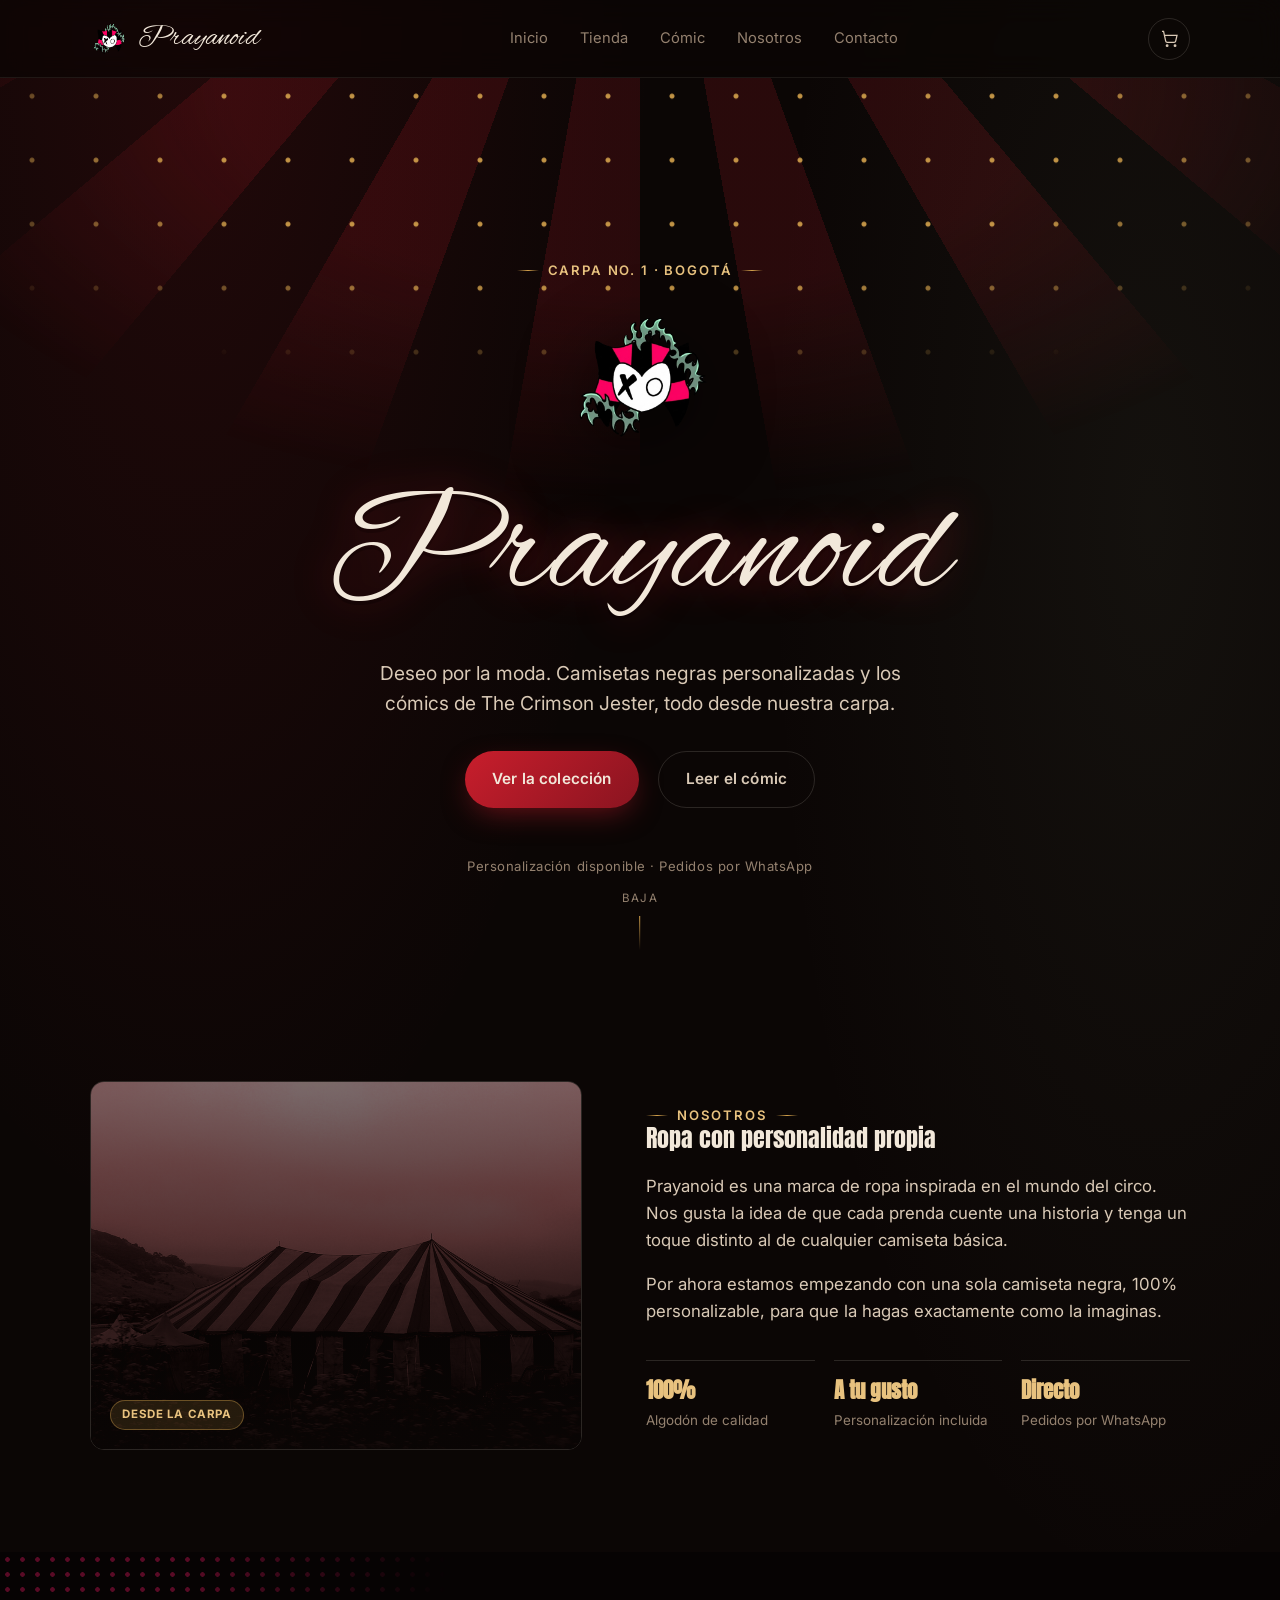
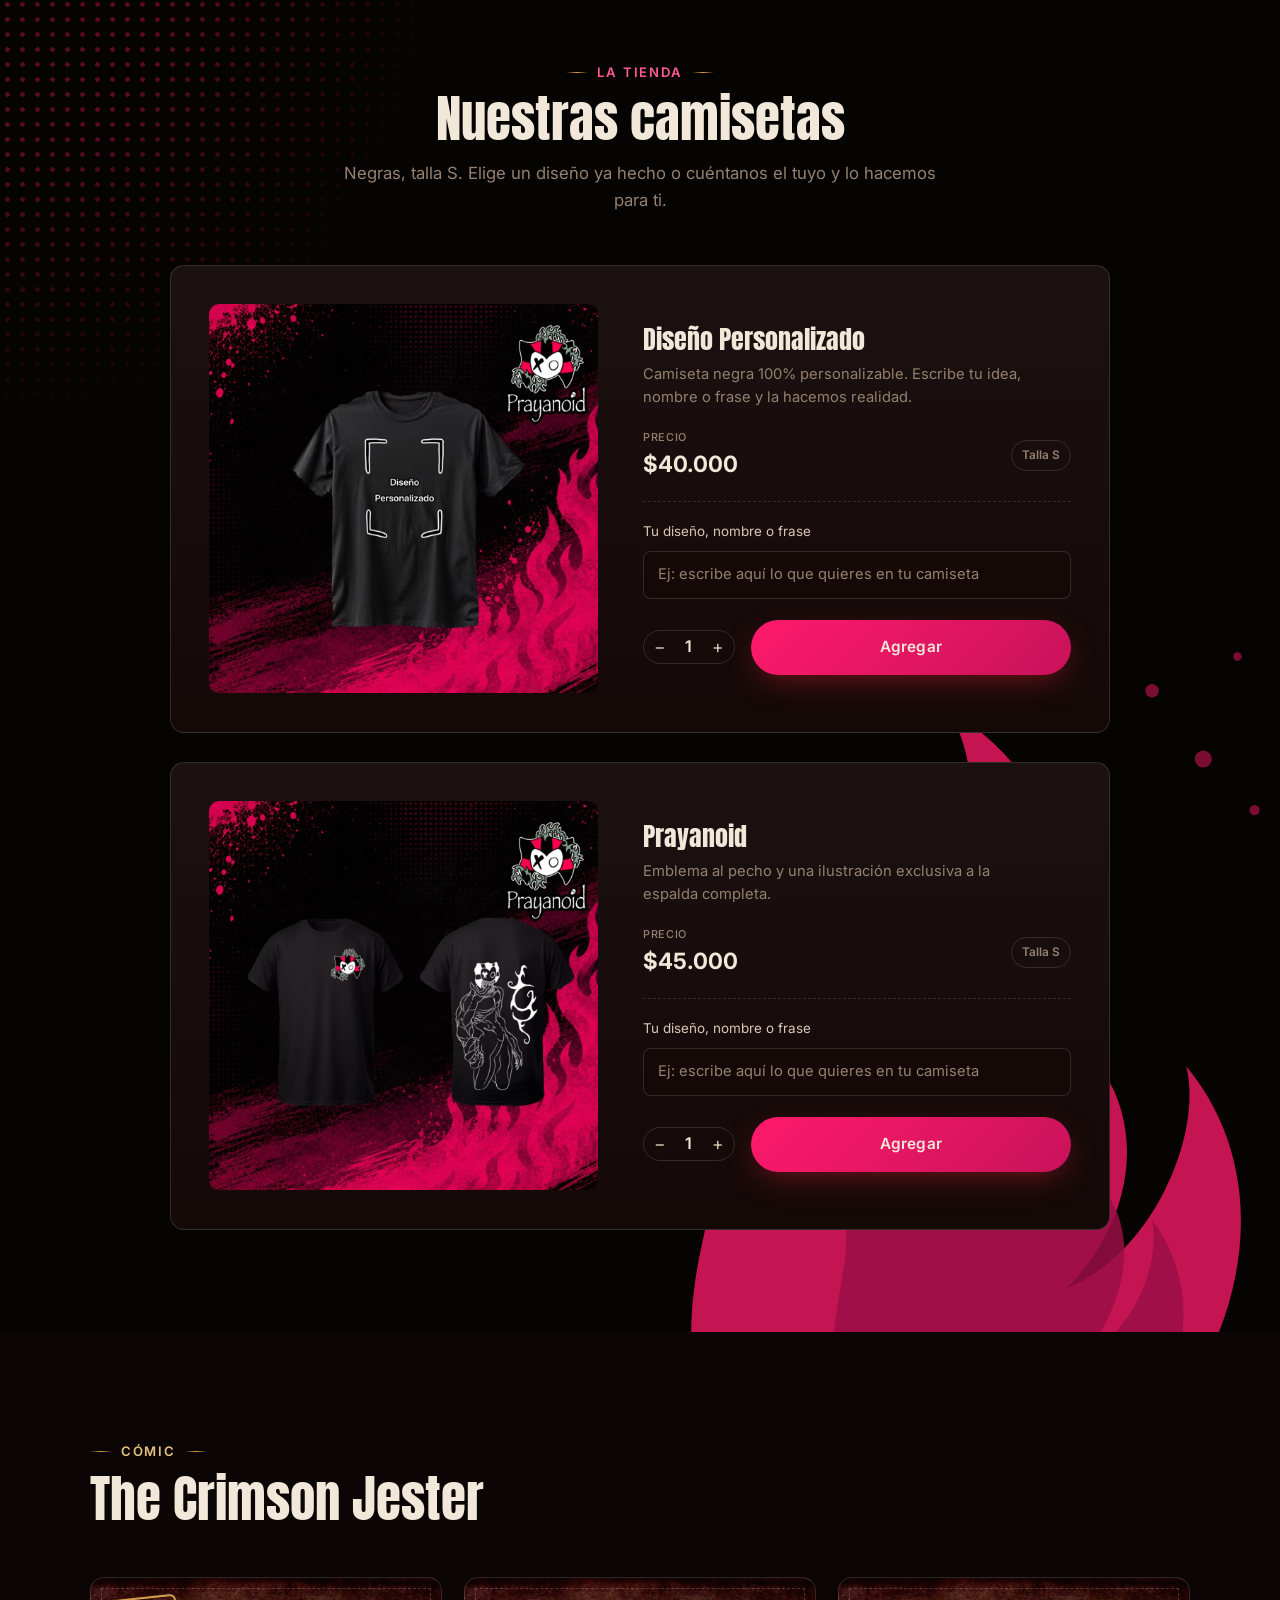
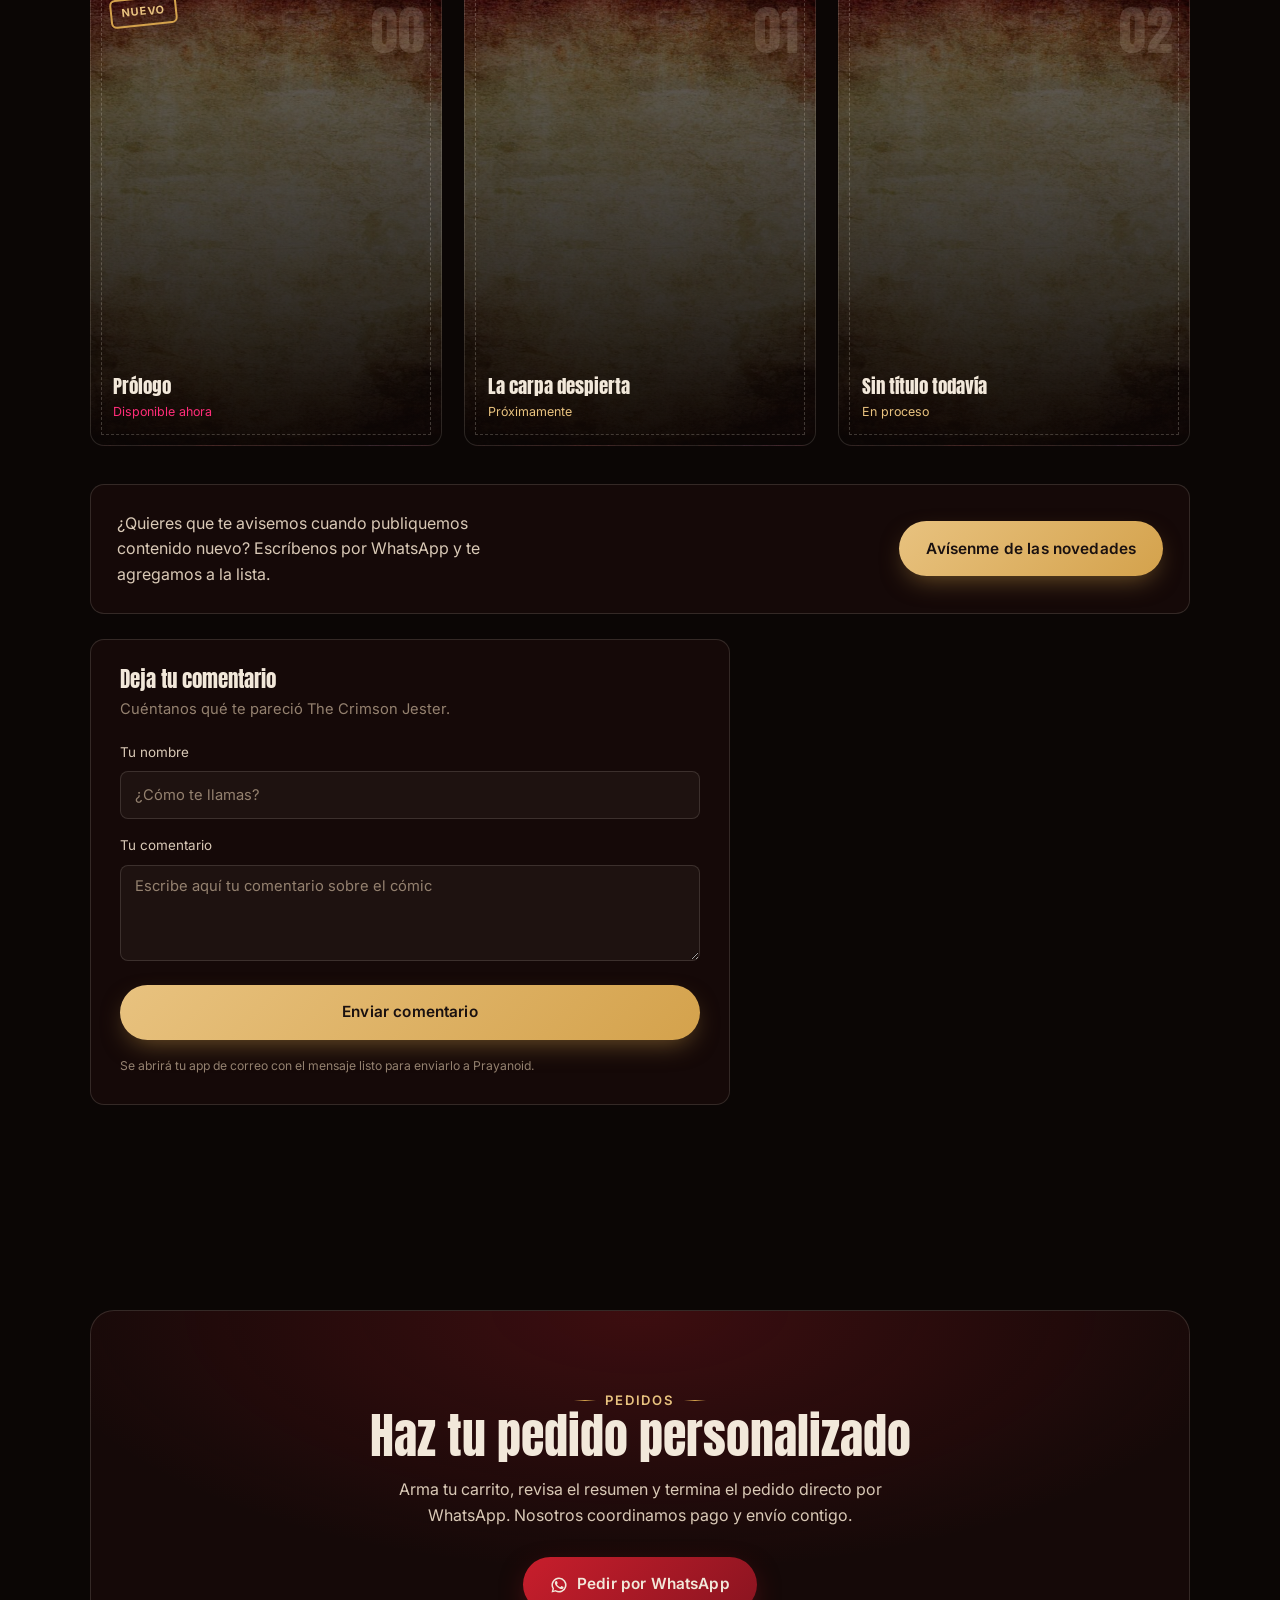
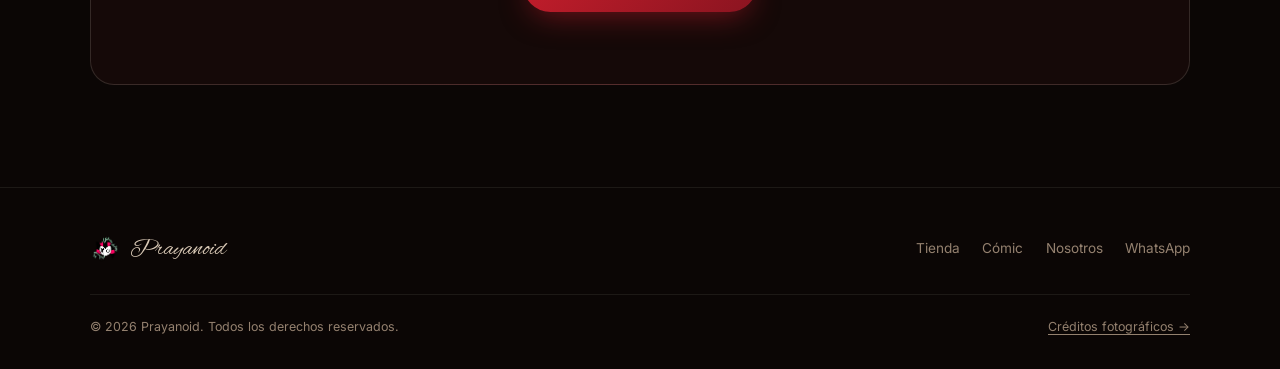
==== index.html @ 7b0a9eb2 "Initial commit: Prayanoid site with Decap CMS integration Static site with circus-jester branding, W" ====
<!doctype html>
<html lang="es">
<head>
<meta charset="utf-8">
<meta name="viewport" content="width=device-width, initial-scale=1">
<title>Prayanoid — Deseo por la moda</title>
<meta name="description" content="Prayanoid: camisetas negras personalizadas y los cómics de The Crimson Jester. Pedidos directos por WhatsApp.">
<meta name="theme-color" content="#0b0605">

<link rel="icon" type="image/png" href="assets/img/jester-emblem.png">
<link rel="preload" as="image" href="assets/img/texture-velvet.jpg" fetchpriority="high">

<link rel="preconnect" href="https://fonts.googleapis.com">
<link rel="preconnect" href="https://fonts.gstatic.com" crossorigin>
<link rel="stylesheet" href="https://fonts.googleapis.com/css2?family=Anton&family=Alex+Brush&family=Inter:wght@300;400;500;600;700&display=swap">

<link rel="stylesheet" href="styles.css?v=20260804f">
</head>
<body>
<a class="skip-link" href="#contenido">Saltar al contenido</a>

<!-- ============================================================
     Curtain intro
============================================================ -->
<div class="curtain" data-curtain aria-hidden="true">
  <div class="curtain-panel left">
    <div class="curtain-fringe"></div>
  </div>
  <div class="curtain-panel right">
    <div class="curtain-fringe"></div>
  </div>
  <div class="curtain-enter">
    <span class="curtain-enter-ring">
      <svg viewBox="0 0 24 24" width="22" height="22" fill="none" stroke="currentColor" stroke-width="1.5"><path d="M5 12h14M13 6l6 6-6 6"/></svg>
    </span>
    <span>Toca para entrar</span>
  </div>
</div>

<!-- ============================================================
     Header
============================================================ -->
<header class="site-header" data-header>
  <div class="container">
    <a class="brand-mark" href="#top">
      <img src="assets/img/jester-emblem.png" alt="" aria-hidden="true">
      <strong>Prayanoid</strong>
    </a>

    <nav class="main-nav" aria-label="Navegación principal">
      <a href="#top">Inicio</a>
      <a href="#tienda">Tienda</a>
      <a href="#comic">Cómic</a>
      <a href="#nosotros">Nosotros</a>
      <a href="#contacto">Contacto</a>
    </nav>

    <div class="header-actions">
      <button type="button" class="btn-icon cart-btn" data-cart-open aria-label="Abrir carrito">
        <svg viewBox="0 0 24 24" fill="none" stroke="currentColor" stroke-width="1.6"><circle cx="9" cy="21" r="1"/><circle cx="19" cy="21" r="1"/><path d="M2.5 3h2l2.7 12.4a2 2 0 0 0 2 1.6h8.6a2 2 0 0 0 2-1.6L21.5 8H6"/></svg>
        <span class="cart-count" data-cart-count>0</span>
      </button>
      <button type="button" class="btn-icon hamburger" data-hamburger aria-label="Abrir menú" aria-expanded="false">
        <svg viewBox="0 0 24 24" width="20" height="20" fill="none" stroke="currentColor" stroke-width="1.8" stroke-linecap="round">
          <line class="l1" x1="3" y1="6" x2="21" y2="6"/>
          <line class="l2" x1="3" y1="12" x2="21" y2="12"/>
          <line class="l3" x1="3" y1="18" x2="21" y2="18"/>
        </svg>
      </button>
    </div>
  </div>

  <nav class="mobile-nav" data-mobile-nav aria-label="Navegación móvil">
    <a href="#top">Inicio</a>
    <a href="#tienda">Tienda</a>
    <a href="#comic">Cómic</a>
    <a href="#nosotros">Nosotros</a>
    <a href="#contacto">Contacto</a>
  </nav>
</header>

<main id="contenido">
  <!-- ============================================================
       Hero
  ============================================================ -->
  <section class="hero" id="top">
    <div class="hero-stripes" aria-hidden="true"></div>
    <div class="hero-lights" aria-hidden="true"></div>
    <div class="hero-inner">
      <span class="kicker">Carpa No. 1 · Bogotá</span>
      <img class="hero-emblem" src="assets/img/jester-emblem.png" alt="Emblema de Prayanoid">
      <h1 class="hero-title">Prayanoid</h1>
      <p class="hero-sub">Deseo por la moda. Camisetas negras personalizadas y los cómics de The Crimson Jester, todo desde nuestra carpa.</p>
      <div class="hero-actions">
        <a class="btn btn-primary" href="#tienda">Ver la colección</a>
        <a class="btn btn-ghost" href="#comic">Leer el cómic</a>
      </div>
      <p class="hero-note">Personalización disponible · Pedidos por WhatsApp</p>
    </div>
    <div class="hero-scroll" aria-hidden="true"><span>Baja</span><span class="line"></span></div>
  </section>

  <!-- ============================================================
       Manifesto
  ============================================================ -->
  <section class="section" id="nosotros">
    <div class="container">
      <div class="manifesto-grid">
        <div class="manifesto-figure reveal">
          <img src="assets/img/hero-tent.jpg" alt="Carpa de circo, referencia visual de la estética Prayanoid" loading="lazy" decoding="async">
          <span class="figure-tag badge badge-gold">Desde la carpa</span>
        </div>
        <div class="manifesto-text reveal">
          <span class="kicker">Nosotros</span>
          <h2>Ropa con personalidad propia</h2>
          <p>Prayanoid es una marca de ropa inspirada en el mundo del circo. Nos gusta la idea de que cada prenda cuente una historia y tenga un toque distinto al de cualquier camiseta básica.</p>
          <p>Por ahora estamos empezando con una sola camiseta negra, 100% personalizable, para que la hagas exactamente como la imaginas.</p>
          <div class="manifesto-pillars">
            <div class="pillar"><strong>100%</strong><span>Algodón de calidad</span></div>
            <div class="pillar"><strong>A tu gusto</strong><span>Personalización incluida</span></div>
            <div class="pillar"><strong>Directo</strong><span>Pedidos por WhatsApp</span></div>
          </div>
        </div>
      </div>
    </div>
  </section>

  <!-- ============================================================
       Shop
  ============================================================ -->
  <section class="section" id="tienda">
    <div class="container">
      <div class="section-head center reveal">
        <span class="kicker">La tienda</span>
        <h2>Nuestras camisetas</h2>
        <p>Negras, talla S. Elige un diseño ya hecho o cuéntanos el tuyo y lo hacemos para ti.</p>
      </div>

      <div class="shop-spotlight" data-products>
        <article class="product-card reveal">
          <div class="product-visual photo">
            <img class="mockup" src="assets/img/product-custom-tee.jpg" alt="Camiseta negra Prayanoid con espacio para tu diseño personalizado">
          </div>
          <div class="product-info">
            <h3>Diseño Personalizado</h3>
            <p class="desc">Camiseta negra 100% personalizable. Escribe tu idea, nombre o frase y la hacemos realidad.</p>
            <div class="product-meta">
              <div class="product-price"><small>Precio</small>$40.000</div>
              <span class="size-pill">Talla S</span>
            </div>
            <div class="customize-row">
              <label for="custom-text">Tu diseño, nombre o frase</label>
              <input type="text" id="custom-text" class="customize-input" data-custom-input maxlength="60" placeholder="Ej: escribe aquí lo que quieres en tu camiseta">
            </div>
            <div class="qty-row">
              <div class="qty-stepper" data-qty>
                <button type="button" data-action="dec" aria-label="Restar">−</button>
                <span class="qty-value">1</span>
                <button type="button" data-action="inc" aria-label="Sumar">+</button>
              </div>
              <button type="button" class="btn btn-primary add-to-cart" data-add-to-cart data-id="p-custom" data-name="Diseño Personalizado" data-price="40000">Agregar</button>
            </div>
          </div>
        </article>

        <article class="product-card reveal">
          <div class="product-visual photo">
            <img class="mockup" src="assets/img/product-masked-tee.jpg" alt="Camiseta negra Prayanoid con el emblema al pecho y una ilustración de bufón enmascarado a la espalda">
          </div>
          <div class="product-info">
            <h3>Prayanoid</h3>
            <p class="desc">Emblema al pecho y una ilustración exclusiva a la espalda completa.</p>
            <div class="product-meta">
              <div class="product-price"><small>Precio</small>$45.000</div>
              <span class="size-pill">Talla S</span>
            </div>
            <div class="customize-row">
              <label for="custom-text-2">Iniciales o nombre (opcional)</label>
              <input type="text" id="custom-text-2" class="customize-input" data-custom-input maxlength="60" placeholder="Ej: agrega tus iniciales">
            </div>
            <div class="qty-row">
              <div class="qty-stepper" data-qty>
                <button type="button" data-action="dec" aria-label="Restar">−</button>
                <span class="qty-value">1</span>
                <button type="button" data-action="inc" aria-label="Sumar">+</button>
              </div>
              <button type="button" class="btn btn-primary add-to-cart" data-add-to-cart data-id="p-mascara" data-name="Prayanoid" data-price="45000">Agregar</button>
            </div>
          </div>
        </article>
      </div>
    </div>
  </section>

  <!-- ============================================================
       Weekly comic
  ============================================================ -->
  <section class="section" id="comic">
    <div class="container">
      <div class="section-head reveal">
        <span class="kicker">Cómic</span>
        <h2>The Crimson Jester</h2>
      </div>

      <div class="comic-grid" data-comics>
        <a class="comic-card is-live reveal" href="comic-00.html" target="_blank" rel="noopener">
          <span class="episode-num" aria-hidden="true">00</span>
          <span class="stamp">Nuevo</span>
          <h3>Prólogo</h3>
          <span class="status">Disponible ahora</span>
        </a>
        <a class="comic-card reveal" href="comic-01.html" target="_blank" rel="noopener">
          <span class="episode-num" aria-hidden="true">01</span>
          <h3>La carpa despierta</h3>
          <span class="status">Próximamente</span>
        </a>
        <a class="comic-card reveal" href="comic-02.html" target="_blank" rel="noopener">
          <span class="episode-num" aria-hidden="true">02</span>
          <h3>Sin título todavía</h3>
          <span class="status">En proceso</span>
        </a>
      </div>

      <div class="comic-follow reveal">
        <p>¿Quieres que te avisemos cuando publiquemos contenido nuevo? Escríbenos por WhatsApp y te agregamos a la lista.</p>
        <a class="btn btn-gold" href="https://wa.me/573204738410?text=Hola%20Prayanoid%2C%20quiero%20que%20me%20avisen%20de%20las%20novedades%20de%20The%20Crimson%20Jester." target="_blank" rel="noopener">Avísenme de las novedades</a>
      </div>

      <div class="comic-comments reveal">
        <h3>Deja tu comentario</h3>
        <p>Cuéntanos qué te pareció The Crimson Jester.</p>
        <form class="comment-form" data-comment-form novalidate>
          <div class="form-row">
            <label for="comment-name">Tu nombre</label>
            <input type="text" id="comment-name" name="name" maxlength="60" placeholder="¿Cómo te llamas?">
          </div>
          <div class="form-row">
            <label for="comment-text">Tu comentario</label>
            <textarea id="comment-text" name="comment" required maxlength="500" rows="4" placeholder="Escribe aquí tu comentario sobre el cómic"></textarea>
          </div>
          <button type="submit" class="btn btn-gold">Enviar comentario</button>
          <p class="hint">Se abrirá tu app de correo con el mensaje listo para enviarlo a Prayanoid.</p>
        </form>
      </div>
    </div>
  </section>

  <!-- ============================================================
       Contact band
  ============================================================ -->
  <section class="section" id="contacto">
    <div class="container">
      <div class="contact-band reveal">
        <span class="kicker">Pedidos</span>
        <h2>Haz tu pedido personalizado</h2>
        <p>Arma tu carrito, revisa el resumen y termina el pedido directo por WhatsApp. Nosotros coordinamos pago y envío contigo.</p>
        <a class="btn btn-primary" href="https://wa.me/573204738410?text=Hola%20Prayanoid%2C%20quiero%20hacer%20un%20pedido." target="_blank" rel="noopener">
          <svg viewBox="0 0 24 24" width="18" height="18" fill="currentColor"><path d="M17.5 14.4c-.3-.1-1.7-.8-2-1-.3-.1-.5-.1-.6.1-.2.3-.7 1-.9 1.2-.2.2-.3.2-.6.1-.3-.1-1.3-.5-2.4-1.5-.9-.8-1.5-1.8-1.6-2.1-.2-.3 0-.5.1-.6.1-.1.3-.3.4-.5.1-.1.2-.3.3-.4.1-.2 0-.3 0-.5s-.6-1.5-.9-2c-.2-.5-.4-.4-.6-.4h-.5c-.2 0-.5.1-.7.3-.2.3-1 1-1 2.3s1 2.7 1.1 2.9c.1.2 2 3.1 4.9 4.3.7.3 1.2.5 1.6.6.7.2 1.3.2 1.8.1.5-.1 1.7-.7 2-1.4.2-.7.2-1.2.1-1.4-.1-.1-.3-.2-.5-.3z"/><path d="M12 2a10 10 0 0 0-8.6 15.1L2 22l5.1-1.3A10 10 0 1 0 12 2zm0 18a8 8 0 0 1-4.1-1.1l-.3-.2-3 .8.8-2.9-.2-.3A8 8 0 1 1 12 20z"/></svg>
          Pedir por WhatsApp
        </a>
      </div>
    </div>
  </section>
</main>

<!-- ============================================================
     Footer
============================================================ -->
<footer class="site-footer">
  <div class="container">
    <div class="footer-grid">
      <a class="footer-brand" href="#top">
        <img src="assets/img/jester-emblem.png" alt="" aria-hidden="true">
        <strong>Prayanoid</strong>
      </a>
      <nav class="footer-links" aria-label="Enlaces del pie de página">
        <a href="#tienda">Tienda</a>
        <a href="#comic">Cómic</a>
        <a href="#nosotros">Nosotros</a>
        <a href="https://wa.me/573204738410" target="_blank" rel="noopener">WhatsApp</a>
      </nav>
    </div>
    <div class="footer-bottom">
      <span>© 2026 Prayanoid. Todos los derechos reservados.</span>
      <a href="creditos.html">Créditos fotográficos →</a>
    </div>
  </div>
</footer>

<!-- ============================================================
     Cart drawer
============================================================ -->
<div class="cart-overlay" data-cart-overlay></div>
<aside class="cart-drawer" data-cart-drawer aria-label="Carrito de compras">
  <div class="cart-head">
    <h2>Tu carrito</h2>
    <button type="button" class="btn-icon" data-cart-close aria-label="Cerrar carrito">
      <svg viewBox="0 0 24 24" fill="none" stroke="currentColor" stroke-width="1.8"><line x1="6" y1="6" x2="18" y2="18"/><line x1="18" y1="6" x2="6" y2="18"/></svg>
    </button>
  </div>
  <div class="cart-items" data-cart-items></div>
  <div class="cart-foot">
    <div class="cart-total-row">
      <span>Total</span>
      <span data-cart-total>$0</span>
    </div>
    <button type="button" class="btn btn-gold btn-block" data-cart-checkout disabled>Finalizar por WhatsApp</button>
    <p class="hint">Te llevamos a WhatsApp con el resumen listo para enviar.</p>
  </div>
</aside>

<script defer src="lib/gsap.min.js"></script>
<script defer src="lib/ScrollTrigger.min.js"></script>
<script defer src="lib/manifest.js"></script>
<script defer src="main.js?v=20260804d"></script>

<!-- Netlify Identity: catches invite/login links and sends users to the CMS -->
<script src="https://identity.netlify.com/v1/netlify-identity-widget.js"></script>
<script>
  if (window.netlifyIdentity) {
    window.netlifyIdentity.on("init", function (user) {
      if (!user) {
        window.netlifyIdentity.on("login", function () {
          document.location.href = "/admin/";
        });
      }
    });
  }
</script>
</body>
</html>
---- styles.css ----
/* =============================================================
   1. Tokens
   ============================================================= */
:root {
  --bg:        #0b0605;
  --bg-2:      #150908;
  --bg-3:      #1e1210;
  --card:      #1a1110;
  --cream:     #f2e8da;
  --cream-2:   #d9c9b6;
  --cream-3:   #94816f;
  --accent:    #c81e2c;
  --accent-2:  #8a1420;
  --pink:      #ff2d78;
  --sage:      #7f9575;
  --gold:      #d4a24c;
  --gold-soft: #e8c27f;
  --line:      rgba(242,232,218,.14);
  --line-2:    rgba(242,232,218,.08);

  --display: "Anton", "Georgia", serif;
  --script: "Alex Brush", cursive;
  --sans: "Inter", -apple-system, BlinkMacSystemFont, "Segoe UI", system-ui, sans-serif;

  --ease-out:  cubic-bezier(0.16, 1, 0.3, 1);
  --ease-in:   cubic-bezier(0.7, 0, 0.84, 0);
  --ease-soft: cubic-bezier(0.25, 0.46, 0.45, 0.94);
  --ease-bounce: cubic-bezier(0.34, 1.56, 0.64, 1);

  --container: 1180px;
  --radius: 14px;
}

/* =============================================================
   2. Reset & base
   ============================================================= */
*, *::before, *::after { box-sizing: border-box; margin: 0; }
html {
  -webkit-text-size-adjust: 100%;
  tab-size: 2;
  scroll-behavior: smooth;
}
@media (prefers-reduced-motion: reduce) { html { scroll-behavior: auto; } }

body {
  font-family: var(--sans);
  font-size: 16px;
  line-height: 1.6;
  color: var(--cream-2);
  background: var(--bg);
  -webkit-font-smoothing: antialiased;
  -moz-osx-font-smoothing: grayscale;
  text-rendering: optimizeLegibility;
  overflow-x: clip;
  overscroll-behavior-y: none;
  background-image:
    radial-gradient(ellipse 60% 40% at 15% 0%, rgba(200,30,44,.12), transparent 60%),
    radial-gradient(ellipse 50% 35% at 90% 10%, rgba(127,149,117,.08), transparent 60%);
}

img, svg, video { display: block; max-width: 100%; }
img { height: auto; }
button { font: inherit; color: inherit; cursor: pointer; border: 0; background: none; }
a { color: inherit; text-decoration: none; }
p { text-wrap: pretty; }
ul { list-style: none; padding: 0; }
h1, h2, h3, h4 { text-wrap: balance; line-height: 1.05; font-family: var(--display); font-weight: 400; color: var(--cream); }
input { font: inherit; color: inherit; }
::selection { background: var(--accent); color: var(--cream); }

:focus-visible {
  outline: 2px solid var(--gold);
  outline-offset: 3px;
  border-radius: 4px;
}

/* =============================================================
   3. Utilities
   ============================================================= */
.skip-link {
  position: fixed; top: -100px; left: 1rem;
  padding: .7rem 1.2rem; background: var(--gold); color: #1a1110;
  z-index: 9999; border-radius: 8px; font-weight: 600;
  transition: top .25s var(--ease-out);
}
.skip-link:focus { top: 1rem; }

.container {
  width: 100%;
  max-width: var(--container);
  margin-inline: auto;
  padding-inline: 1.25rem;
}
@media (min-width: 720px) { .container { padding-inline: 2rem; } }

.sr-only {
  position: absolute; width: 1px; height: 1px; padding: 0; margin: -1px;
  overflow: hidden; clip: rect(0,0,0,0); white-space: nowrap; border: 0;
}

.kicker {
  font-family: var(--sans);
  font-weight: 600;
  text-transform: uppercase;
  color: var(--gold-soft);
  letter-spacing: .14em;
  font-size: clamp(.72rem, 1.4vw, .82rem);
  display: inline-flex;
  align-items: center;
  gap: .55rem;
}
.kicker::before, .kicker::after {
  content: "";
  width: 22px; height: 1px;
  background: linear-gradient(90deg, transparent, var(--gold), transparent);
}

.section { position: relative; padding: clamp(3.5rem, 8vw, 7rem) 0; }
.section-head { max-width: 640px; margin-bottom: clamp(2rem, 5vw, 3.2rem); }
.section-head h2 { font-size: clamp(2rem, 5vw, 3.2rem); margin-top: .6rem; }
.section-head p { color: var(--cream-3); margin-top: .9rem; font-size: 1.05rem; }
.section-head.center { margin-inline: auto; text-align: center; }

.reveal { opacity: 0; transform: translateY(28px); transition: opacity .8s var(--ease-out), transform .8s var(--ease-out); }
.reveal.is-visible { opacity: 1; transform: none; }
.reveal[data-split] { opacity: 1; transform: none; }

/* =============================================================
   4. Buttons & badges
   ============================================================= */
.btn {
  display: inline-flex; align-items: center; justify-content: center; gap: .55rem;
  padding: .95rem 1.7rem;
  border-radius: 999px;
  font-weight: 600; font-size: .96rem;
  letter-spacing: .01em;
  transition: transform .35s var(--ease-out), box-shadow .35s var(--ease-out), background .3s var(--ease-out), border-color .3s var(--ease-out);
  white-space: nowrap;
}
.btn-primary {
  background: linear-gradient(135deg, var(--accent), var(--accent-2));
  color: var(--cream);
  box-shadow: 0 10px 30px -8px rgba(200,30,44,.55);
}
.btn-primary:hover { transform: translateY(-3px); box-shadow: 0 16px 36px -8px rgba(200,30,44,.7); }
.btn-ghost {
  background: transparent; color: var(--cream-2);
  border: 1px solid var(--line);
}
.btn-ghost:hover { border-color: var(--gold); color: var(--gold-soft); transform: translateY(-3px); }
.btn-gold {
  background: linear-gradient(135deg, var(--gold-soft), var(--gold));
  color: #1a1110;
  box-shadow: 0 10px 26px -8px rgba(212,162,76,.5);
}
.btn-gold:hover { transform: translateY(-3px); box-shadow: 0 16px 32px -8px rgba(212,162,76,.65); }
.btn-block { width: 100%; }
.btn:disabled { opacity: .45; cursor: not-allowed; transform: none !important; box-shadow: none !important; }
.btn-icon {
  width: 42px; height: 42px; border-radius: 50%;
  display: inline-flex; align-items: center; justify-content: center;
  border: 1px solid var(--line);
  transition: border-color .3s var(--ease-out), background .3s var(--ease-out), transform .3s var(--ease-out);
}
.btn-icon:hover { border-color: var(--gold); background: rgba(212,162,76,.08); }
.btn-icon svg { width: 19px; height: 19px; }

.badge {
  display: inline-flex; align-items: center;
  padding: .3rem .7rem;
  font-size: .72rem; font-weight: 700; letter-spacing: .05em; text-transform: uppercase;
  border-radius: 999px;
  background: rgba(255,45,120,.14);
  color: var(--pink);
  border: 1px solid rgba(255,45,120,.35);
}
.badge-sage { background: rgba(127,149,117,.16); color: #b7c9ab; border-color: rgba(127,149,117,.4); }
.badge-gold { background: rgba(212,162,76,.14); color: var(--gold-soft); border-color: rgba(212,162,76,.4); }

/* =============================================================
   5. Curtain intro
   ============================================================= */
.curtain {
  position: fixed; inset: 0; z-index: 500;
  display: flex;
  background: #050202;
  animation: curtainSafety 3.4s linear forwards;
}
.curtain-panel {
  width: 50%; height: 100%; position: relative;
  background-image:
    linear-gradient(90deg, rgba(0,0,0,.5), transparent 35%, transparent 65%, rgba(0,0,0,.55)),
    repeating-linear-gradient(100deg, rgba(0,0,0,.35) 0 18px, transparent 18px 42px),
    url('assets/img/texture-velvet.jpg');
  background-size: cover, cover, cover;
  background-position: center;
  box-shadow: inset 0 0 120px rgba(0,0,0,.65);
}
.curtain-panel.left {
  animation: curtainOpenLeft 3.4s cubic-bezier(.65,0,.35,1) forwards;
  border-right: 3px solid rgba(212,162,76,.85);
  box-shadow: inset 0 0 120px rgba(0,0,0,.65), 8px 0 24px -6px rgba(212,162,76,.35);
}
.curtain-panel.right {
  animation: curtainOpenRight 3.4s cubic-bezier(.65,0,.35,1) forwards;
  border-left: 3px solid rgba(212,162,76,.85);
  box-shadow: inset 0 0 120px rgba(0,0,0,.65), -8px 0 24px -6px rgba(212,162,76,.35);
  transform: scaleX(-1);
}
.curtain-fringe {
  position: absolute; left: 0; right: 0; bottom: -1px; height: 22px;
  background-image: radial-gradient(circle at 11px 0, transparent 10px, var(--gold) 11px);
  background-size: 22px 22px;
  opacity: .9;
}
.curtain-enter {
  position: absolute; left: 50%; top: 50%; z-index: 5;
  transform: translate(-50%, -50%);
  display: flex; flex-direction: column; align-items: center; gap: .8rem;
  color: var(--gold-soft);
  animation: curtainEnterFade 3.4s linear forwards;
  cursor: pointer;
}
.curtain-enter .curtain-enter-ring {
  width: 64px; height: 64px; border-radius: 50%;
  border: 1px solid rgba(212,162,76,.55);
  display: flex; align-items: center; justify-content: center;
  animation: curtainPulse 1.8s var(--ease-soft) infinite;
}
.curtain-enter span { font-family: var(--kicker-font); letter-spacing: .12em; font-size: .82rem; text-transform: uppercase; }

@keyframes curtainOpenLeft {
  0%, 26% { transform: translateX(0); }
  100% { transform: translateX(-101%); }
}
@keyframes curtainOpenRight {
  0%, 26% { transform: scaleX(-1) translateX(0); }
  100% { transform: scaleX(-1) translateX(-101%); }
}
@keyframes curtainSafety {
  0%, 82% { opacity: 1; visibility: visible; }
  100% { opacity: 0; visibility: hidden; }
}
@keyframes curtainEnterFade {
  0%, 20% { opacity: 1; }
  32%, 100% { opacity: 0; }
}
@keyframes curtainPulse {
  0%, 100% { transform: scale(1); opacity: .8; }
  50% { transform: scale(1.12); opacity: 1; }
}

.curtain.is-skipping { animation: curtainSafety .5s linear forwards; }
.curtain.is-skipping .curtain-panel.left { animation: curtainOpenLeft .55s cubic-bezier(.65,0,.35,1) forwards; }
.curtain.is-skipping .curtain-panel.right { animation: curtainOpenRight .55s cubic-bezier(.65,0,.35,1) forwards; }
.curtain.is-skipping .curtain-enter { animation: curtainEnterFade .4s linear forwards; }

@media (prefers-reduced-motion: reduce) {
  .curtain, .curtain-panel.left, .curtain-panel.right, .curtain-enter { animation-duration: 1.1s !important; }
}

/* =============================================================
   6. Header / Nav
   ============================================================= */
.site-header {
  position: sticky; top: 0; z-index: 300;
  padding: .9rem 0;
  background: rgba(11,6,5,.72);
  backdrop-filter: blur(14px) saturate(140%);
  -webkit-backdrop-filter: blur(14px) saturate(140%);
  border-bottom: 1px solid var(--line-2);
}
@supports not (backdrop-filter: blur(1px)) {
  .site-header { background: rgba(11,6,5,.94); }
}
.site-header .container { display: flex; align-items: center; justify-content: space-between; gap: 1rem; }

.brand-mark { display: inline-flex; align-items: center; gap: .6rem; }
.brand-mark img { width: 38px; height: 38px; }
.brand-mark strong {
  font-family: var(--script); font-weight: 400; font-size: 1.9rem; letter-spacing: .01em; color: var(--cream);
}

.main-nav { display: none; align-items: center; gap: 2rem; }
.main-nav a {
  font-size: .92rem; color: var(--cream-3); position: relative; padding-block: .3rem;
  transition: color .3s var(--ease-out);
}
.main-nav a::after {
  content: ""; position: absolute; left: 0; right: 100%; bottom: -2px; height: 1px;
  background: var(--gold); transition: right .35s var(--ease-out);
}
.main-nav a:hover { color: var(--cream); }
.main-nav a:hover::after { right: 0; }

@media (min-width: 960px) { .main-nav { display: flex; } }

.header-actions { display: flex; align-items: center; gap: .7rem; }
.cart-btn { position: relative; }
.cart-count {
  position: absolute; top: -6px; right: -6px;
  width: 19px; height: 19px; border-radius: 50%;
  background: var(--accent); color: var(--cream);
  font-size: .68rem; font-weight: 700;
  display: flex; align-items: center; justify-content: center;
  border: 2px solid var(--bg);
  transform: scale(0); transition: transform .3s var(--ease-bounce);
}
.cart-count.is-active { transform: scale(1); }

.hamburger { display: inline-flex; }
@media (min-width: 960px) { .hamburger { display: none; } }
.hamburger svg .l2 { transition: opacity .2s var(--ease-out); }
.hamburger svg .l1, .hamburger svg .l3 { transition: transform .3s var(--ease-out); transform-origin: center; }
.hamburger.is-open svg .l1 { transform: translateY(6px) rotate(45deg); }
.hamburger.is-open svg .l3 { transform: translateY(-6px) rotate(-45deg); }
.hamburger.is-open svg .l2 { opacity: 0; }

.mobile-nav {
  position: fixed; inset: 0; top: 66px; z-index: 250;
  background: rgba(11,6,5,.98);
  padding: 2rem 1.5rem;
  display: flex; flex-direction: column; gap: 1.4rem;
  transform: translateY(-12px); opacity: 0; pointer-events: none;
  transition: opacity .3s var(--ease-out), transform .3s var(--ease-out);
}
.mobile-nav.is-open { opacity: 1; transform: none; pointer-events: auto; }
.mobile-nav a { font-family: var(--display); font-size: 1.6rem; color: var(--cream); }
@media (min-width: 960px) { .mobile-nav { display: none; } }

/* =============================================================
   7. Hero
   ============================================================= */
.hero {
  position: relative;
  min-height: 100svh;
  display: flex; align-items: center; justify-content: center;
  text-align: center;
  overflow: clip;
  padding-top: 5rem;
}
.hero-stripes {
  position: absolute; inset: 0; z-index: 0;
  background:
    repeating-conic-gradient(from 0deg at 50% -40%,
      rgba(200,30,44,.16) 0deg 10deg, transparent 10deg 20deg);
  mask-image: radial-gradient(ellipse 80% 60% at 50% 0%, black 40%, transparent 78%);
}
.hero-lights {
  position: absolute; inset: 0; z-index: 0; pointer-events: none;
  background-image:
    radial-gradient(circle, rgba(212,162,76,.9) 0 2px, transparent 3px);
  background-size: 64px 64px;
  background-position: 0 6%;
  mask-image: radial-gradient(ellipse 70% 30% at 50% 8%, black 50%, transparent 90%);
  animation: lightsTwinkle 3.6s ease-in-out infinite;
}
@keyframes lightsTwinkle { 0%, 100% { opacity: .55; } 50% { opacity: 1; } }

.hero-inner { position: relative; z-index: 2; display: flex; flex-direction: column; align-items: center; gap: 1.4rem; padding: 1rem; }
.hero-emblem { width: clamp(96px, 16vw, 150px); height: auto; filter: drop-shadow(0 18px 34px rgba(0,0,0,.55)); }
.hero-title {
  font-family: var(--script);
  font-weight: 400;
  font-size: clamp(4.2rem, 16vw, 9.5rem);
  color: var(--cream);
  letter-spacing: .01em;
  text-shadow: 0 0 40px rgba(200,30,44,.45), 0 4px 0 rgba(0,0,0,.35);
}
.hero-sub {
  max-width: 46ch; font-size: clamp(1rem, 2vw, 1.2rem); color: var(--cream-2);
}
.hero-actions { display: flex; flex-wrap: wrap; gap: 1rem; justify-content: center; margin-top: .6rem; }
.hero-note { margin-top: 1.6rem; font-size: .82rem; color: var(--cream-3); letter-spacing: .04em; }

.hero-scroll {
  position: absolute; bottom: 1.8rem; left: 50%; transform: translateX(-50%); z-index: 2;
  display: flex; flex-direction: column; align-items: center; gap: .5rem;
  color: var(--cream-3); font-size: .72rem; letter-spacing: .1em; text-transform: uppercase;
}
.hero-scroll .line { width: 1px; height: 34px; background: linear-gradient(var(--gold), transparent); animation: scrollLine 2s ease-in-out infinite; }
@keyframes scrollLine { 0% { transform: scaleY(0); transform-origin: top; } 50% { transform: scaleY(1); transform-origin: top; } 51% { transform-origin: bottom; } 100% { transform: scaleY(0); transform-origin: bottom; } }

/* =============================================================
   8. Manifesto
   ============================================================= */
.manifesto-grid {
  display: grid; gap: 2.4rem;
  grid-template-columns: 1fr;
  align-items: center;
}
@media (min-width: 960px) { .manifesto-grid { grid-template-columns: .95fr 1.05fr; gap: 4rem; } }

.manifesto-figure {
  position: relative;
  border-radius: var(--radius);
  overflow: hidden;
  aspect-ratio: 4 / 3;
  border: 1px solid var(--line);
}
.manifesto-figure img {
  width: 100%; height: 100%; object-fit: cover;
  filter: grayscale(1) sepia(.5) hue-rotate(310deg) saturate(3) brightness(.55) contrast(1.15);
}
.manifesto-figure::after {
  content: ""; position: absolute; inset: 0;
  background: linear-gradient(180deg, rgba(11,6,5,.15), rgba(11,6,5,.85));
}
.manifesto-figure .figure-tag {
  position: absolute; left: 1.2rem; bottom: 1.2rem; z-index: 2;
}

.manifesto-text p { margin-top: 1.1rem; font-size: 1.05rem; }
.manifesto-text p:first-of-type { margin-top: 1.4rem; }
.manifesto-pillars { display: grid; grid-template-columns: repeat(3, 1fr); gap: 1.2rem; margin-top: 2.2rem; }
.pillar { border-top: 1px solid var(--line); padding-top: .8rem; }
.pillar strong { display: block; font-family: var(--display); font-size: 1.3rem; color: var(--gold-soft); }
.pillar span { font-size: .84rem; color: var(--cream-3); }

/* =============================================================
   9. Shop / products
   ============================================================= */
#tienda {
  --accent: #ff1a6b;
  --accent-2: #c8125a;
  --gold-soft: #ff5c96;
  position: relative;
  background: #060303;
  overflow: clip;
}
#tienda::before {
  content: "";
  position: absolute; top: 0; left: 0; width: 55%; height: 55%; z-index: 0;
  background-image: radial-gradient(circle, rgba(255,26,107,.6) 0 2px, transparent 2.6px);
  background-size: 15px 15px;
  mask-image: radial-gradient(ellipse 75% 75% at 0% 0%, black 35%, transparent 85%);
  opacity: .55;
  pointer-events: none;
}
#tienda::after {
  content: "";
  position: absolute; right: -6%; bottom: -8%; width: 56%; height: 78%; z-index: 0;
  background-image: url('assets/img/pink-flames.svg');
  background-repeat: no-repeat; background-position: bottom right; background-size: contain;
  opacity: .85;
  pointer-events: none;
}
#tienda .container { position: relative; z-index: 1; }

.product-card {
  position: relative;
  background: linear-gradient(180deg, var(--card), var(--bg-2));
  border: 1px solid var(--line);
  border-radius: var(--radius);
  padding: 1.6rem;
  display: flex; flex-direction: column;
  transition: transform .4s var(--ease-out), border-color .4s var(--ease-out), box-shadow .4s var(--ease-out);
}
.product-card:hover {
  transform: translateY(-6px);
  border-color: rgba(255,26,107,.5);
  box-shadow: 0 24px 48px -20px rgba(0,0,0,.6);
}
.product-visual {
  position: relative; aspect-ratio: 1; border-radius: 10px;
  background: radial-gradient(circle at 50% 30%, rgba(255,26,107,.22), transparent 65%), var(--bg-3);
  display: flex; align-items: center; justify-content: center;
  margin-bottom: 1.2rem; overflow: hidden;
}
.product-visual img.tee { width: 56%; }
.product-visual .print-badge {
  position: absolute; width: 34%; top: 30%; left: 50%; transform: translateX(-50%);
  border-radius: 50%; overflow: hidden; border: 2px solid rgba(242,232,218,.15);
}
.product-visual .design-patch {
  position: absolute; width: 32%; aspect-ratio: 1; top: 34%; left: 50%; transform: translateX(-50%);
  border: 2px dashed rgba(242,232,218,.4); border-radius: 8px;
  display: flex; align-items: center; justify-content: center;
  color: var(--cream-3);
}
.product-visual .design-patch svg { width: 42%; }
.product-card .badge { position: absolute; top: 1.2rem; left: 1.2rem; }
.product-card h3 { font-size: 1.6rem; margin-top: .2rem; }
.product-card .desc { font-size: .92rem; color: var(--cream-3); margin-top: .6rem; flex-grow: 1; }

.product-meta { display: flex; align-items: center; justify-content: space-between; margin-top: 1.2rem; }
.product-price { font-size: 1.4rem; font-weight: 700; color: var(--cream); }
.product-price small { display: block; font-size: .68rem; font-weight: 500; color: var(--cream-3); text-transform: uppercase; letter-spacing: .06em; }
.size-pill {
  font-size: .74rem; font-weight: 600; padding: .3rem .6rem;
  border: 1px solid var(--line); border-radius: 999px; color: var(--cream-3);
}

.customize-row {
  margin-top: 1.2rem; padding-top: 1.2rem; border-top: 1px dashed var(--line);
}
.customize-row label { font-size: .84rem; color: var(--cream-2); display: block; margin-bottom: .5rem; }
.customize-input {
  width: 100%; padding: .7rem .9rem;
  background: var(--bg-2); border: 1px solid var(--line); border-radius: 8px;
  color: var(--cream); font-size: .92rem;
}
.customize-input::placeholder { color: var(--cream-3); }

.qty-row { display: flex; align-items: center; gap: 1rem; margin-top: 1.3rem; }
.qty-stepper { display: inline-flex; align-items: center; border: 1px solid var(--line); border-radius: 999px; }
.qty-stepper button { width: 32px; height: 32px; display: flex; align-items: center; justify-content: center; font-size: 1.1rem; }
.qty-stepper button:hover { color: var(--pink); }
.qty-stepper .qty-value { min-width: 26px; text-align: center; font-weight: 600; color: var(--cream); }
.add-to-cart { flex-grow: 1; }

.shop-spotlight { max-width: 940px; margin-inline: auto; display: flex; flex-direction: column; gap: 1.8rem; }
.shop-spotlight .product-card { padding: 1.8rem; }
.shop-spotlight .product-visual.photo { background: var(--bg-3); }
.shop-spotlight .product-visual.photo img.mockup { width: 100%; height: 100%; object-fit: cover; border-radius: 8px; }
@media (min-width: 720px) {
  .shop-spotlight .product-card {
    display: grid; grid-template-columns: 1fr 1.1fr; align-items: center; gap: 2.8rem;
    padding: 2.4rem;
  }
  .shop-spotlight .product-visual { margin-bottom: 0; }
}
.product-info { display: flex; flex-direction: column; }

/* =============================================================
   10. Comic strip
   ============================================================= */
.comic-grid {
  display: grid; gap: 1.4rem;
  grid-template-columns: repeat(1, 1fr);
}
@media (min-width: 720px) { .comic-grid { grid-template-columns: repeat(3, 1fr); } }

.comic-card {
  position: relative; border-radius: var(--radius); overflow: hidden;
  border: 1px solid var(--line);
  aspect-ratio: 3/4;
  background-image: linear-gradient(180deg, rgba(11,6,5,.35), rgba(11,6,5,.92)), url('assets/img/texture-grunge.jpg');
  background-size: cover; background-position: center;
  display: flex; flex-direction: column; justify-content: flex-end;
  padding: 1.4rem;
  transition: transform .4s var(--ease-out), border-color .4s var(--ease-out), box-shadow .4s var(--ease-out);
}
.comic-card:hover, .comic-card:focus-visible {
  transform: translateY(-6px);
  border-color: rgba(212,162,76,.5);
  box-shadow: 0 24px 48px -20px rgba(0,0,0,.6);
}
.comic-card::before {
  content: "";
  position: absolute; inset: 10px;
  border: 1px dashed rgba(242,232,218,.22);
  pointer-events: none;
}
.comic-card .episode-num {
  font-family: var(--display); font-size: 3.4rem; color: rgba(242,232,218,.14);
  position: absolute; top: .6rem; right: 1rem;
}
.comic-card h3 { font-size: 1.2rem; }
.comic-card .status { font-size: .78rem; color: var(--gold-soft); margin-top: .35rem; display: block; }
.comic-card.is-live .status { color: var(--pink); }
.comic-card .stamp {
  position: absolute; top: 1.2rem; left: 1.2rem;
  border: 2px solid var(--gold); color: var(--gold-soft);
  padding: .25rem .6rem; border-radius: 6px; font-size: .68rem;
  letter-spacing: .08em; text-transform: uppercase; transform: rotate(-6deg);
  font-weight: 700;
}

.comic-follow {
  margin-top: 2.4rem; display: flex; flex-wrap: wrap; align-items: center; justify-content: space-between;
  gap: 1.2rem; padding: 1.6rem; border: 1px solid var(--line); border-radius: var(--radius);
  background: var(--bg-2);
}

.comic-comments {
  margin-top: 1.6rem; max-width: 640px;
  padding: 1.8rem; border: 1px solid var(--line); border-radius: var(--radius);
  background: var(--bg-2);
}
.comic-comments h3 { font-size: 1.3rem; }
.comic-comments > p { color: var(--cream-3); margin-top: .4rem; font-size: .92rem; }
.comment-form { margin-top: 1.3rem; display: flex; flex-direction: column; gap: 1rem; }
.form-row label { display: block; font-size: .84rem; color: var(--cream-2); margin-bottom: .5rem; }
.form-row input, .form-row textarea {
  width: 100%; padding: .7rem .9rem;
  background: var(--bg-3); border: 1px solid var(--line); border-radius: 8px;
  color: var(--cream); font-size: .92rem; font-family: var(--sans);
  resize: vertical;
}
.form-row input::placeholder, .form-row textarea::placeholder { color: var(--cream-3); }
.comment-form .hint { font-size: .76rem; color: var(--cream-3); }
.comic-follow p { color: var(--cream-2); max-width: 42ch; }

/* =============================================================
   11. Contact band
   ============================================================= */
.contact-band {
  position: relative; text-align: center;
  border-radius: 24px;
  padding: clamp(2.5rem, 7vw, 4.5rem) 1.5rem;
  background: radial-gradient(ellipse 80% 100% at 50% 0%, rgba(200,30,44,.22), transparent 70%), var(--bg-2);
  border: 1px solid var(--line);
}
.contact-band h2 { font-size: clamp(2rem, 5vw, 3rem); }
.contact-band p { max-width: 50ch; margin: 1rem auto 1.8rem; color: var(--cream-2); }

/* =============================================================
   12. Footer
   ============================================================= */
.site-footer { border-top: 1px solid var(--line-2); padding: 2.6rem 0 2rem; }
.footer-grid { display: flex; flex-wrap: wrap; gap: 1.4rem; align-items: center; justify-content: space-between; }
.footer-brand { display: flex; align-items: center; gap: .6rem; }
.footer-brand img { width: 30px; height: 30px; }
.footer-brand strong { font-family: var(--script); font-weight: 400; font-size: 1.5rem; }
.footer-links { display: flex; gap: 1.4rem; flex-wrap: wrap; font-size: .85rem; color: var(--cream-3); }
.footer-links a:hover { color: var(--gold-soft); }
.footer-bottom {
  margin-top: 1.6rem; padding-top: 1.4rem; border-top: 1px solid var(--line-2);
  display: flex; flex-wrap: wrap; gap: .8rem; justify-content: space-between;
  font-size: .78rem; color: var(--cream-3);
}
.footer-bottom a { text-decoration: underline; text-underline-offset: 3px; }

/* =============================================================
   13. Cart drawer
   ============================================================= */
.cart-overlay {
  position: fixed; inset: 0; z-index: 380;
  background: rgba(5,2,2,.66);
  opacity: 0; pointer-events: none; transition: opacity .35s var(--ease-out);
}
.cart-overlay.is-open { opacity: 1; pointer-events: auto; }

.cart-drawer {
  position: fixed; top: 0; right: 0; bottom: 0; z-index: 390;
  width: min(420px, 100vw);
  background: var(--bg-2);
  border-left: 1px solid var(--line);
  display: flex; flex-direction: column;
  transform: translateX(100%);
  transition: transform .45s var(--ease-out);
}
.cart-drawer.is-open { transform: none; }

.cart-head { display: flex; align-items: center; justify-content: space-between; padding: 1.4rem 1.4rem 1rem; border-bottom: 1px solid var(--line); }
.cart-head h2 { font-size: 1.4rem; }
.cart-items { flex-grow: 1; overflow-y: auto; padding: 1rem 1.4rem; display: flex; flex-direction: column; gap: 1rem; }
.cart-item { display: flex; gap: .9rem; border-bottom: 1px solid var(--line-2); padding-bottom: 1rem; }
.cart-item .tee-thumb { width: 52px; height: 52px; border-radius: 8px; background: var(--bg-3); display: flex; align-items: center; justify-content: center; flex-shrink: 0; }
.cart-item .tee-thumb img { width: 60%; }
.cart-item-body { flex-grow: 1; min-width: 0; }
.cart-item-body h4 { font-family: var(--sans); font-weight: 600; font-size: .92rem; color: var(--cream); }
.cart-item-body .meta { font-size: .76rem; color: var(--cream-3); margin-top: .15rem; }
.cart-item-row { display: flex; align-items: center; justify-content: space-between; margin-top: .5rem; }
.cart-item-remove { font-size: .76rem; color: var(--cream-3); text-decoration: underline; text-underline-offset: 2px; }
.cart-item-remove:hover { color: var(--accent); }
.cart-empty { text-align: center; color: var(--cream-3); padding: 3rem 1rem; }
.cart-empty svg { width: 44px; height: 44px; margin: 0 auto 1rem; opacity: .4; }

.cart-foot { padding: 1.2rem 1.4rem 1.5rem; border-top: 1px solid var(--line); }
.cart-total-row { display: flex; align-items: center; justify-content: space-between; margin-bottom: 1rem; font-size: 1.1rem; color: var(--cream); font-weight: 700; }
.cart-foot p.hint { font-size: .76rem; color: var(--cream-3); margin-top: .7rem; text-align: center; }

/* =============================================================
   14. Responsive breakpoints (extra section-level tuning)
   ============================================================= */
@media (min-width: 540px) {
  .hero-actions { gap: 1.2rem; }
}
@media (min-width: 1280px) {
  .container { padding-inline: 2.5rem; }
}

/* =============================================================
   15b. Comic reader pages
   ============================================================= */
.comic-reader main { padding: clamp(3rem, 7vw, 5rem) 0 4rem; }
.comic-reader .back {
  display: inline-flex; align-items: center; gap: .4rem;
  color: var(--gold-soft); margin-bottom: 2rem; font-size: .92rem;
}
.comic-reader-head { max-width: 680px; }
.comic-reader-head h1 { font-size: clamp(2.4rem, 6vw, 4rem); margin-top: .6rem; }
.comic-reader-panel {
  margin-top: 2.4rem;
  border-radius: var(--radius);
  border: 1px solid var(--line);
  background-image: linear-gradient(180deg, rgba(11,6,5,.4), rgba(11,6,5,.94)), url('assets/img/texture-grunge.jpg');
  background-size: cover; background-position: center;
  padding: clamp(3rem, 8vw, 5rem) 1.5rem;
  text-align: center;
  display: flex; flex-direction: column; align-items: center; gap: 1rem;
}
.comic-reader-panel svg { width: 48px; height: 48px; color: var(--gold-soft); opacity: .85; }
.comic-reader-panel p { max-width: 46ch; color: var(--cream-2); }
.comic-reader-actions { margin-top: 2.2rem; display: flex; flex-wrap: wrap; gap: 1rem; }

/* =============================================================
   15. Reduced motion — only intrusive effects
   ============================================================= */
@media (prefers-reduced-motion: reduce) {
  .hero-lights { animation: none; opacity: .75; }
  .hero-scroll .line { animation: none; transform: scaleY(1); }
  .curtain-enter .curtain-enter-ring { animation: none; }
}
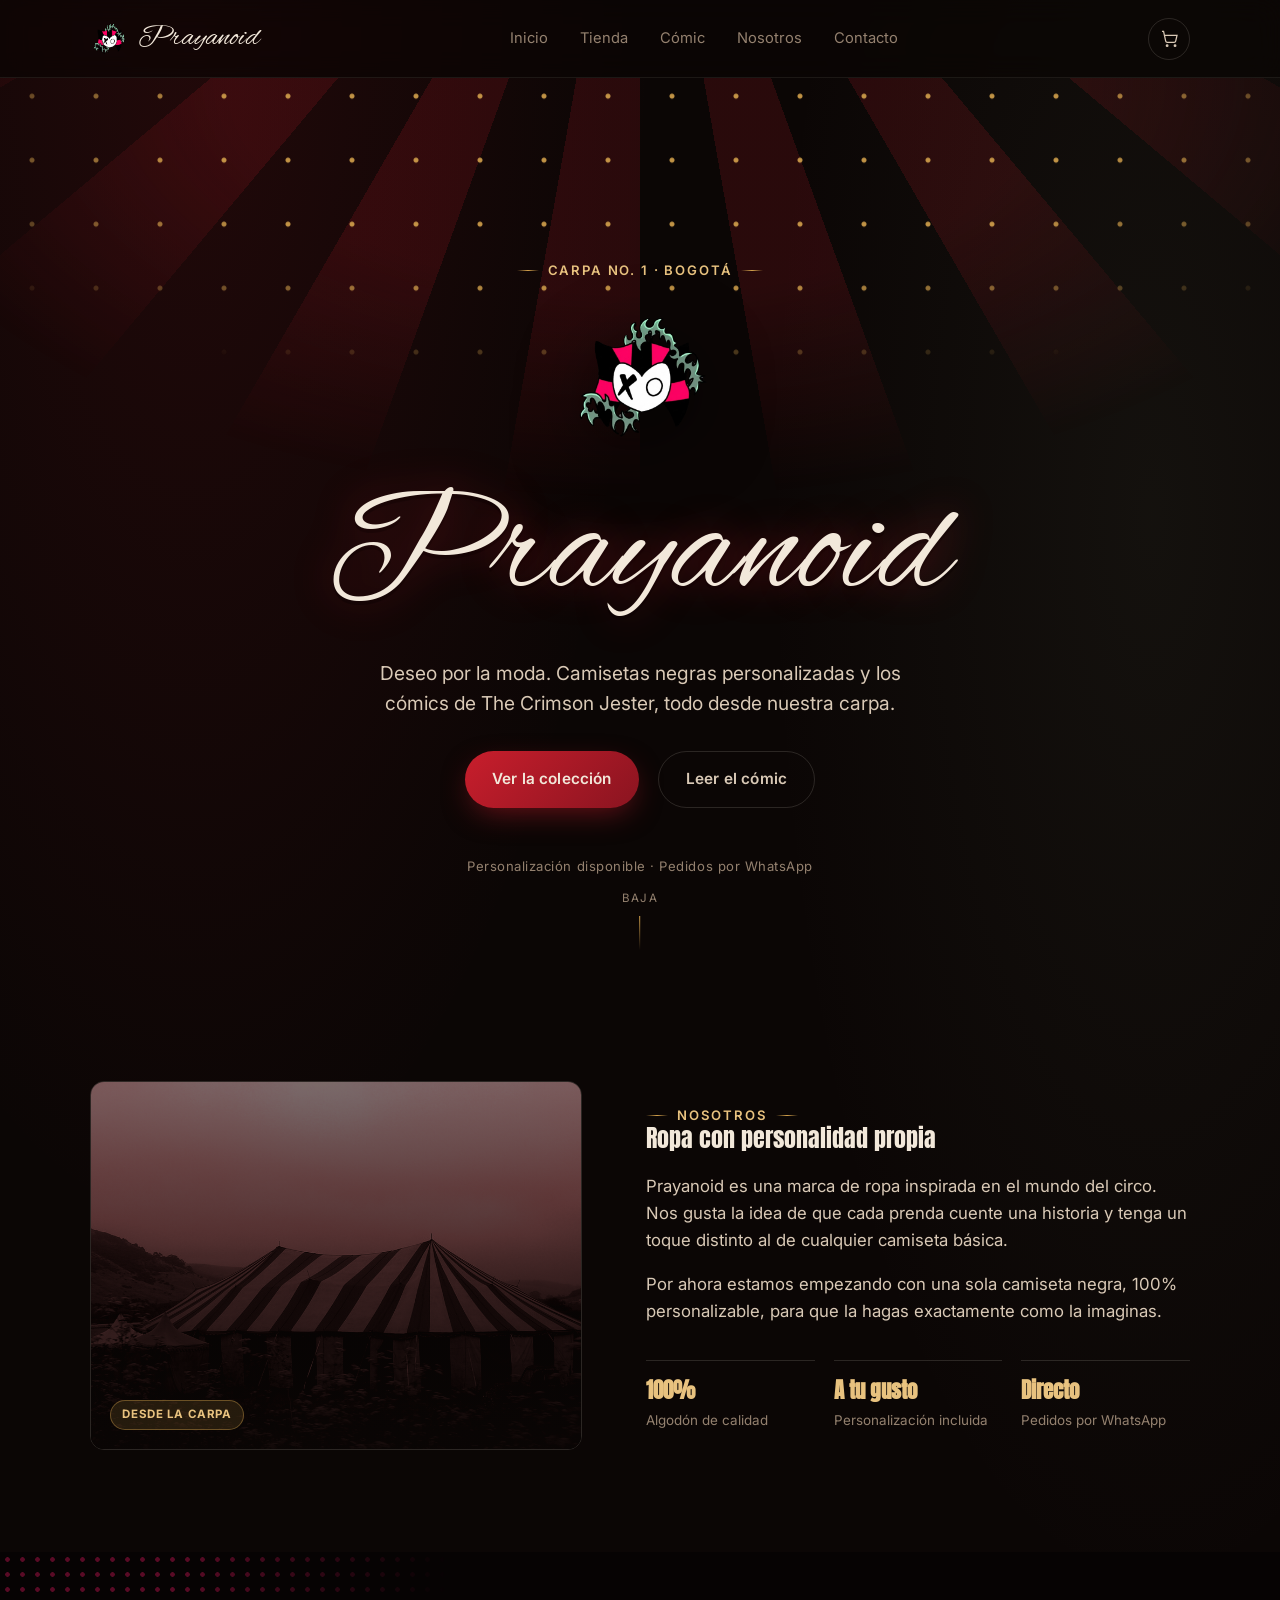
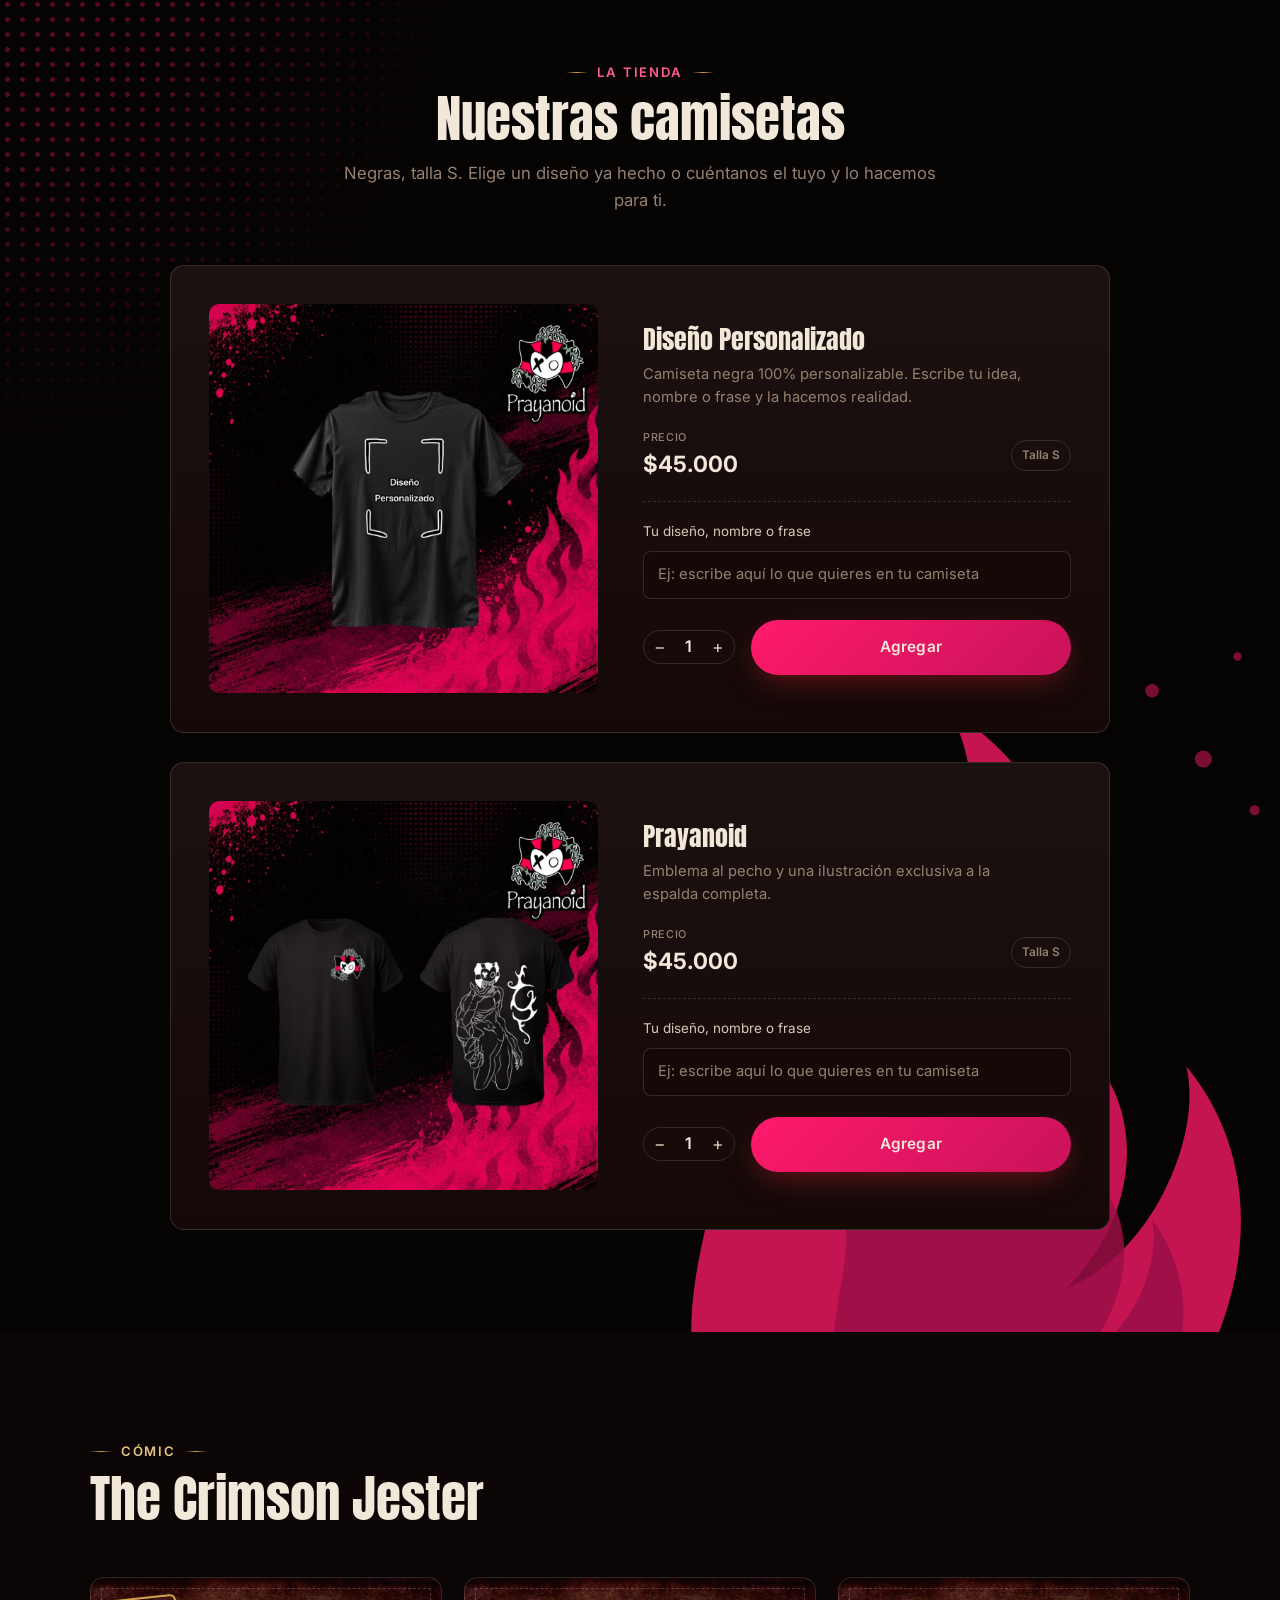
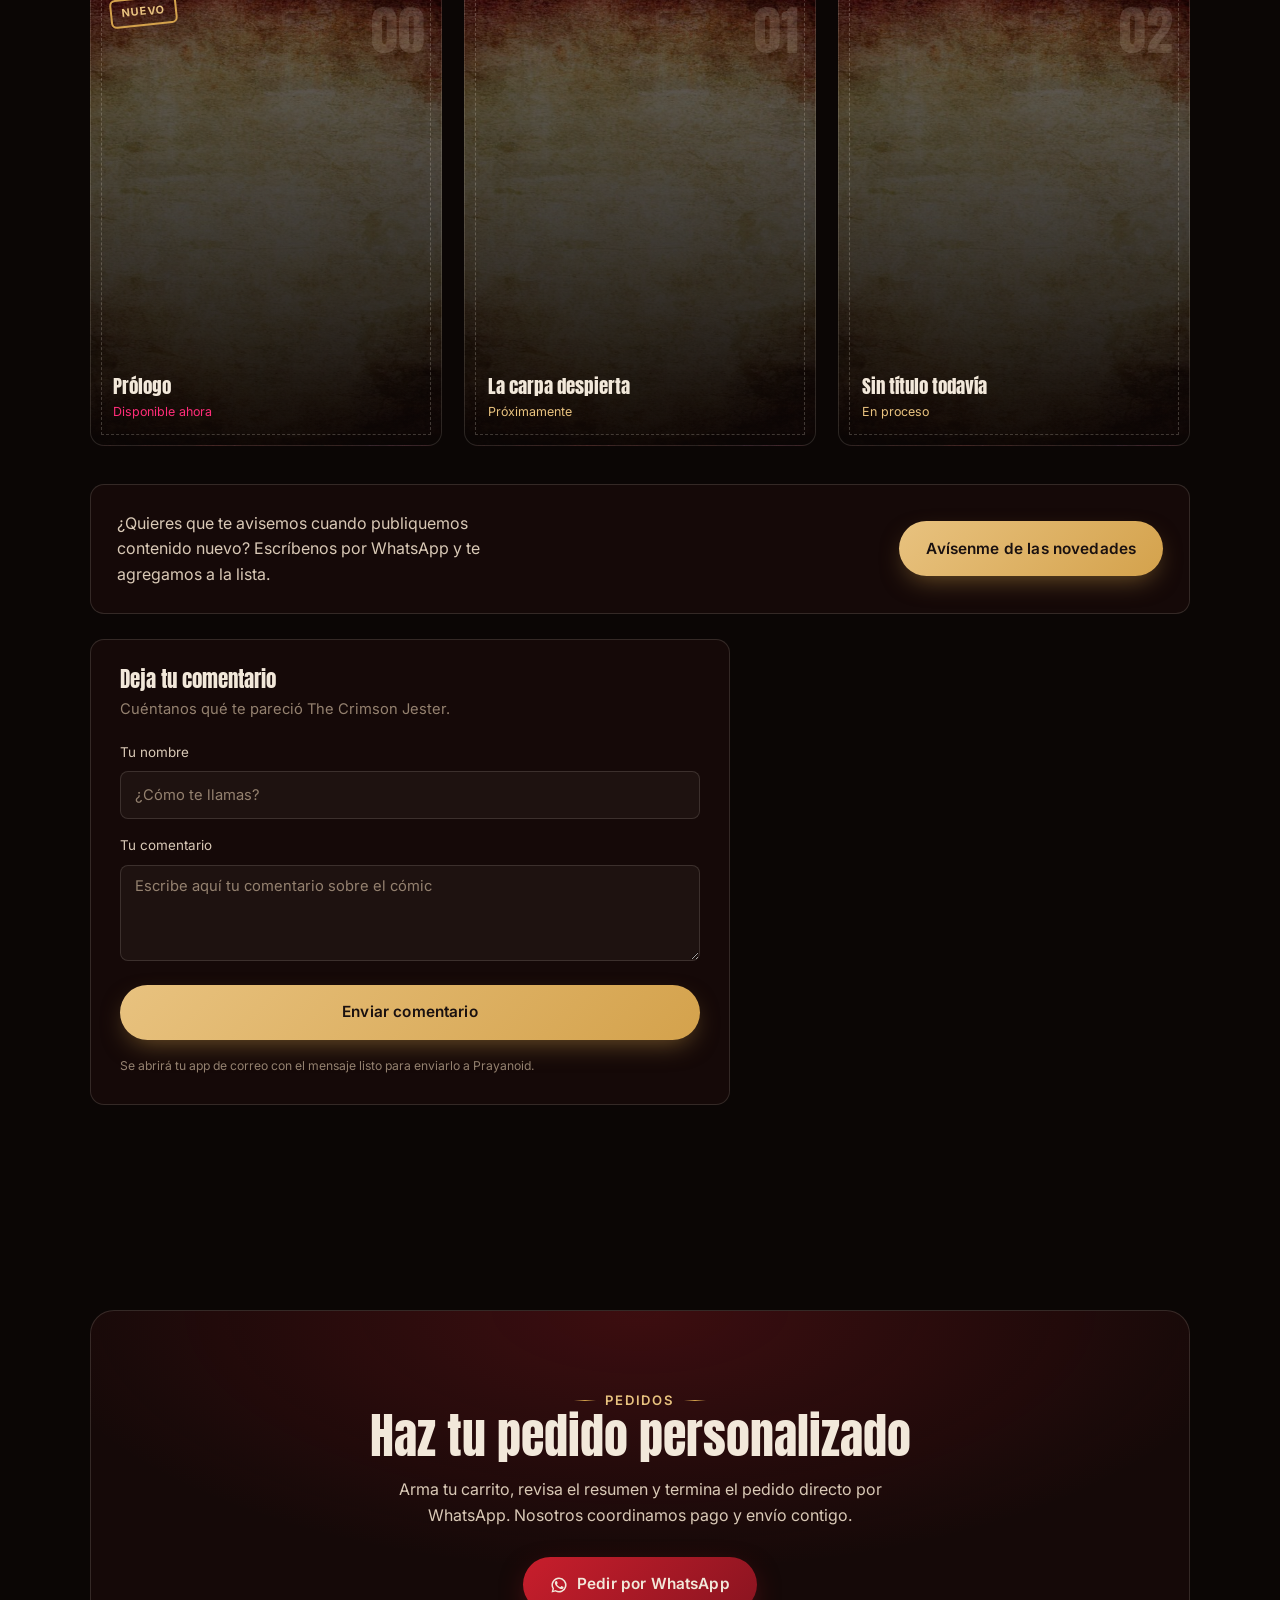
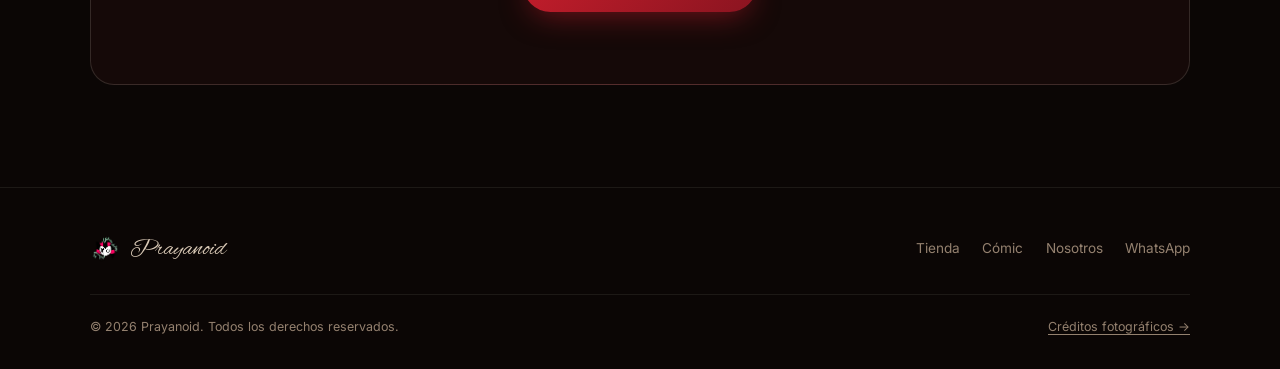
==== commit 64144647: "Make the comic section editable from Decap CMS Adds content/comics.json as the source of truth for t" ====
--- a/index.html
+++ b/index.html
@@ -312,7 +312,7 @@
 <script defer src="lib/gsap.min.js"></script>
 <script defer src="lib/ScrollTrigger.min.js"></script>
 <script defer src="lib/manifest.js"></script>
-<script defer src="main.js?v=20260804d"></script>
+<script defer src="main.js?v=20260804e"></script>
 
 <!-- Netlify Identity: catches invite/login links and sends users to the CMS -->
 <script src="https://identity.netlify.com/v1/netlify-identity-widget.js"></script>
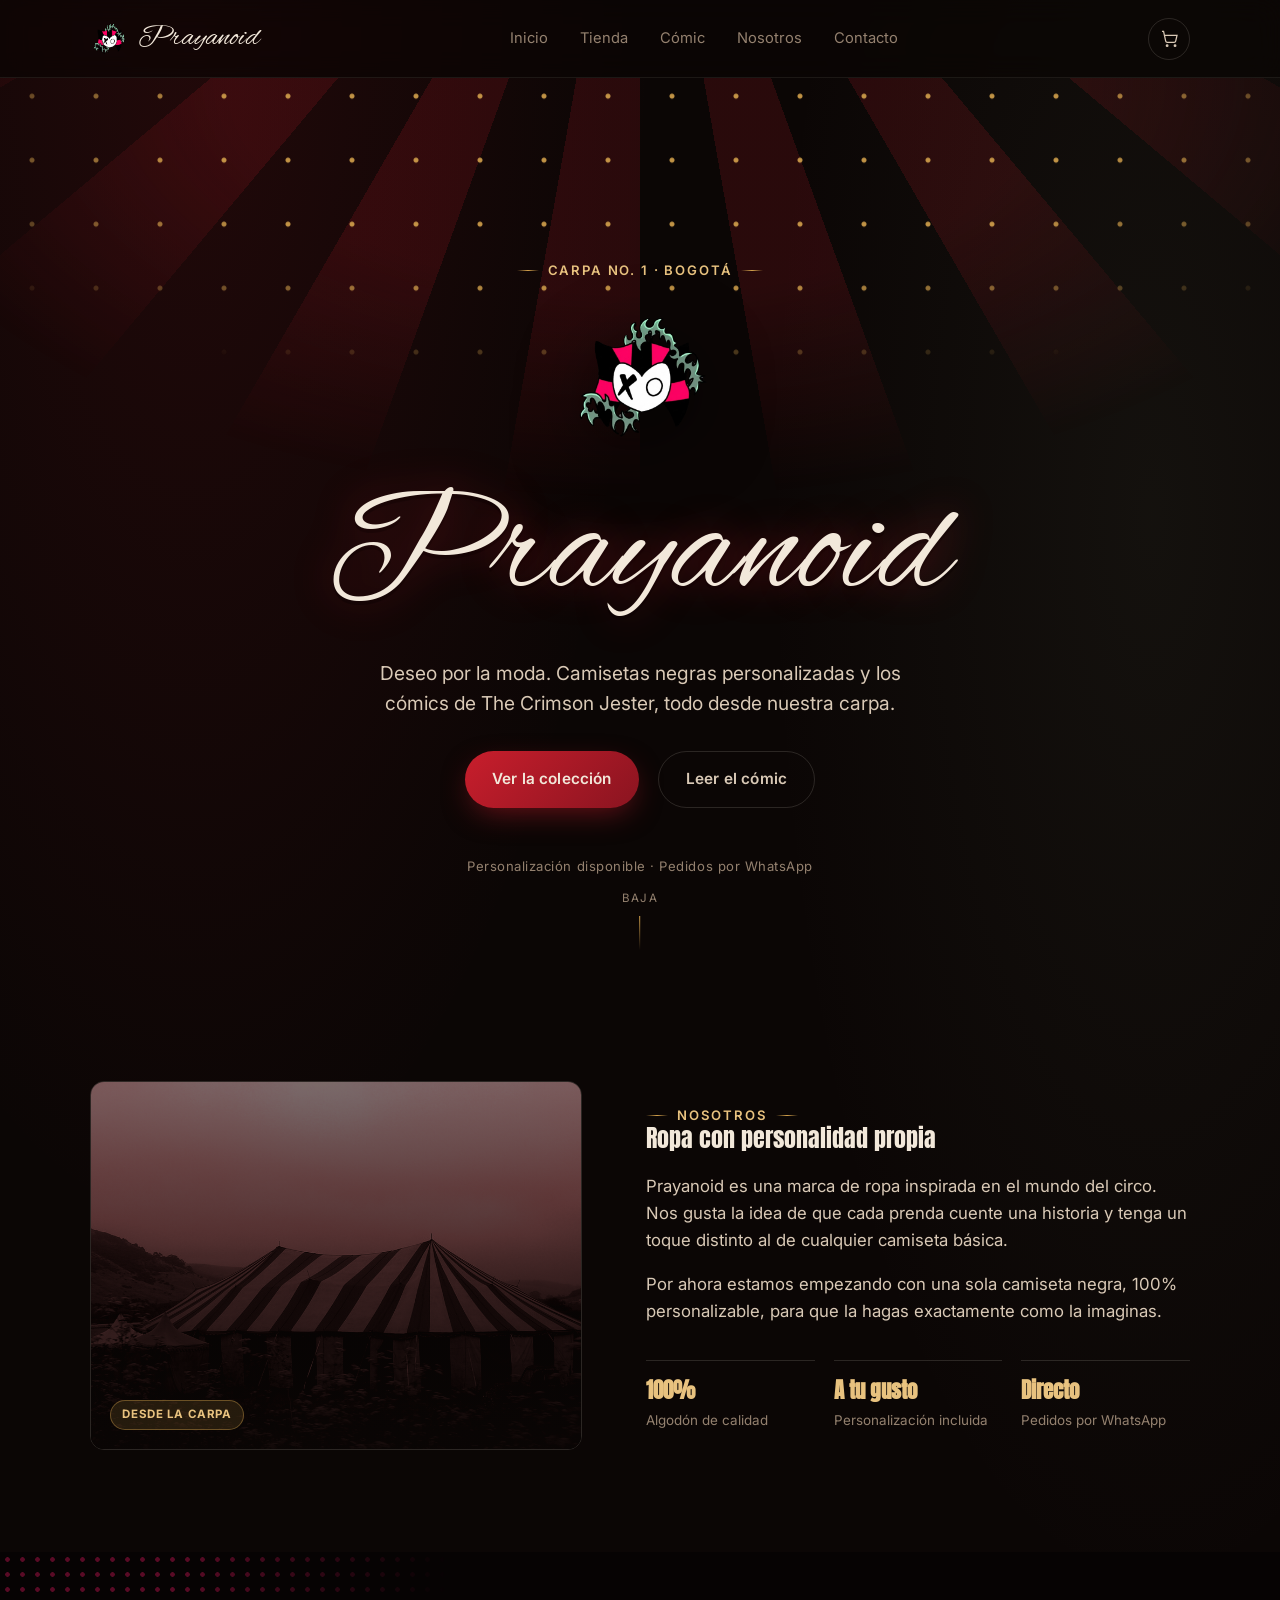
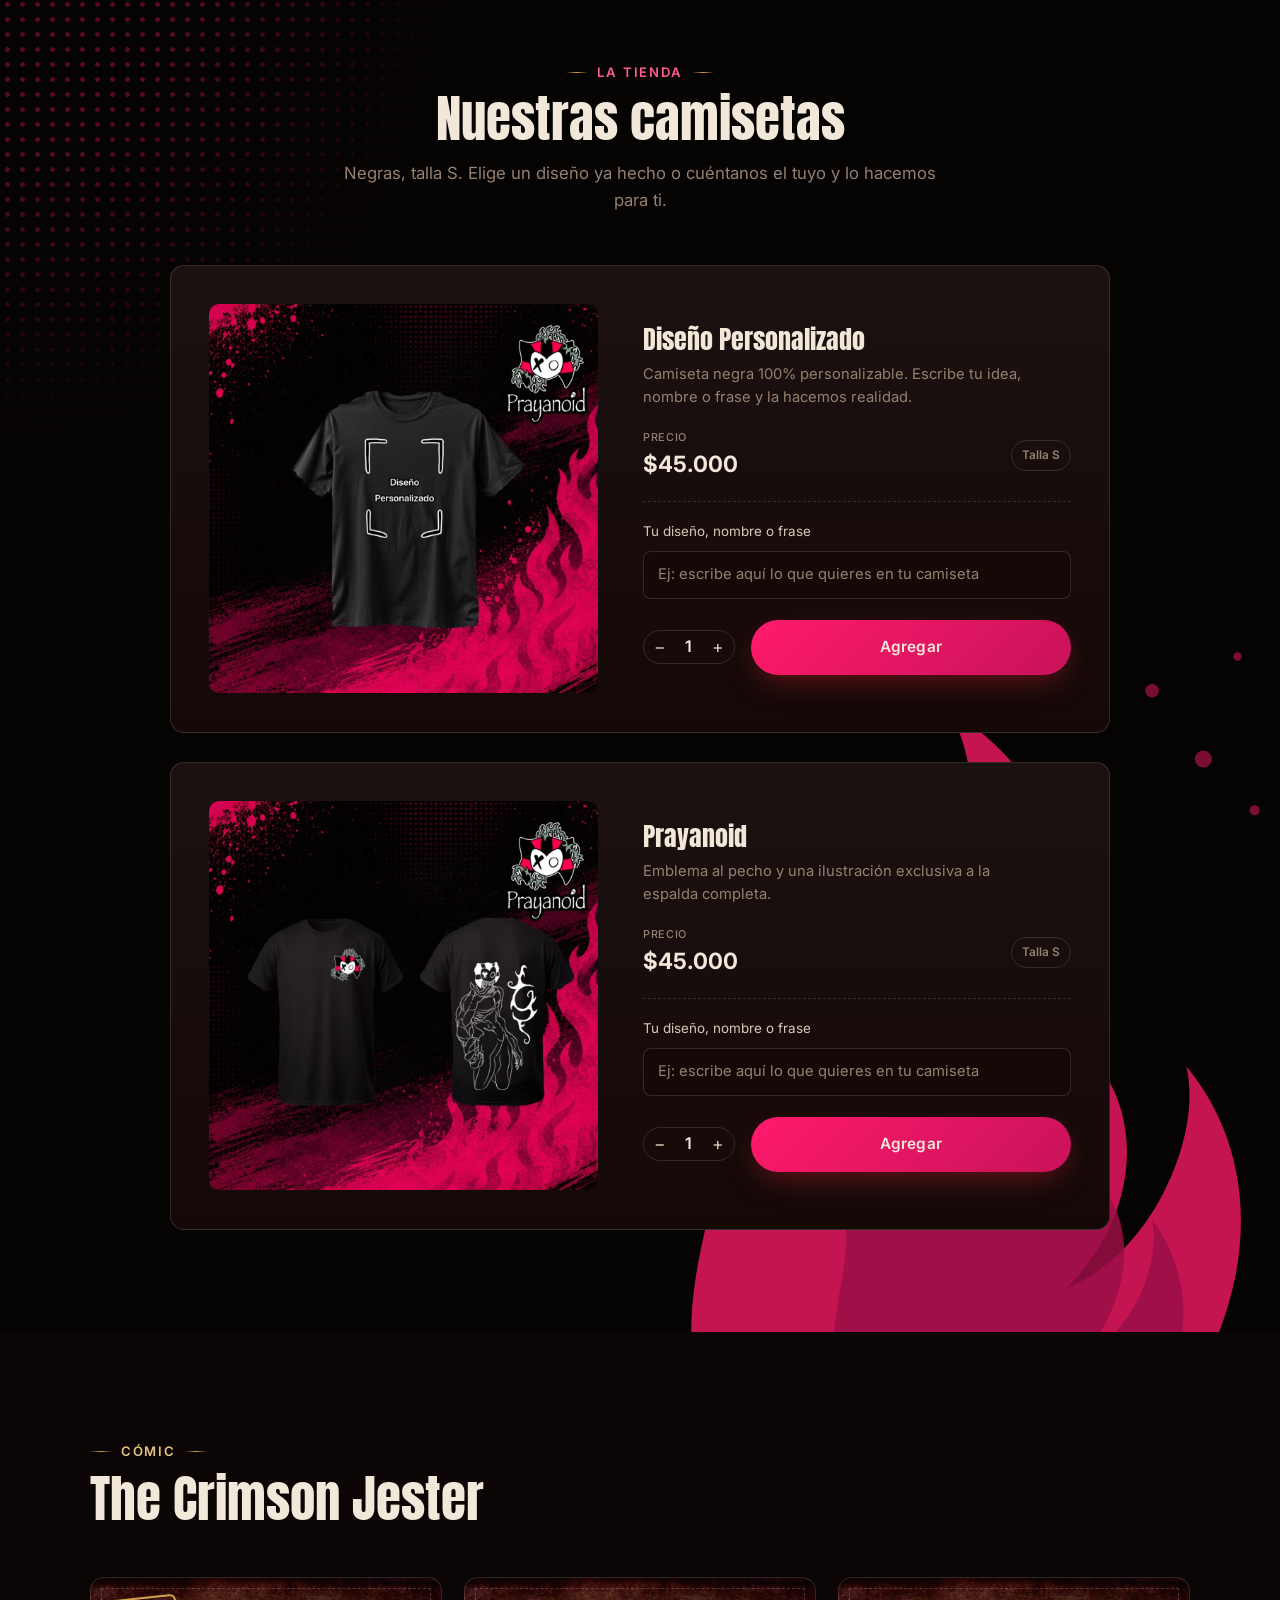
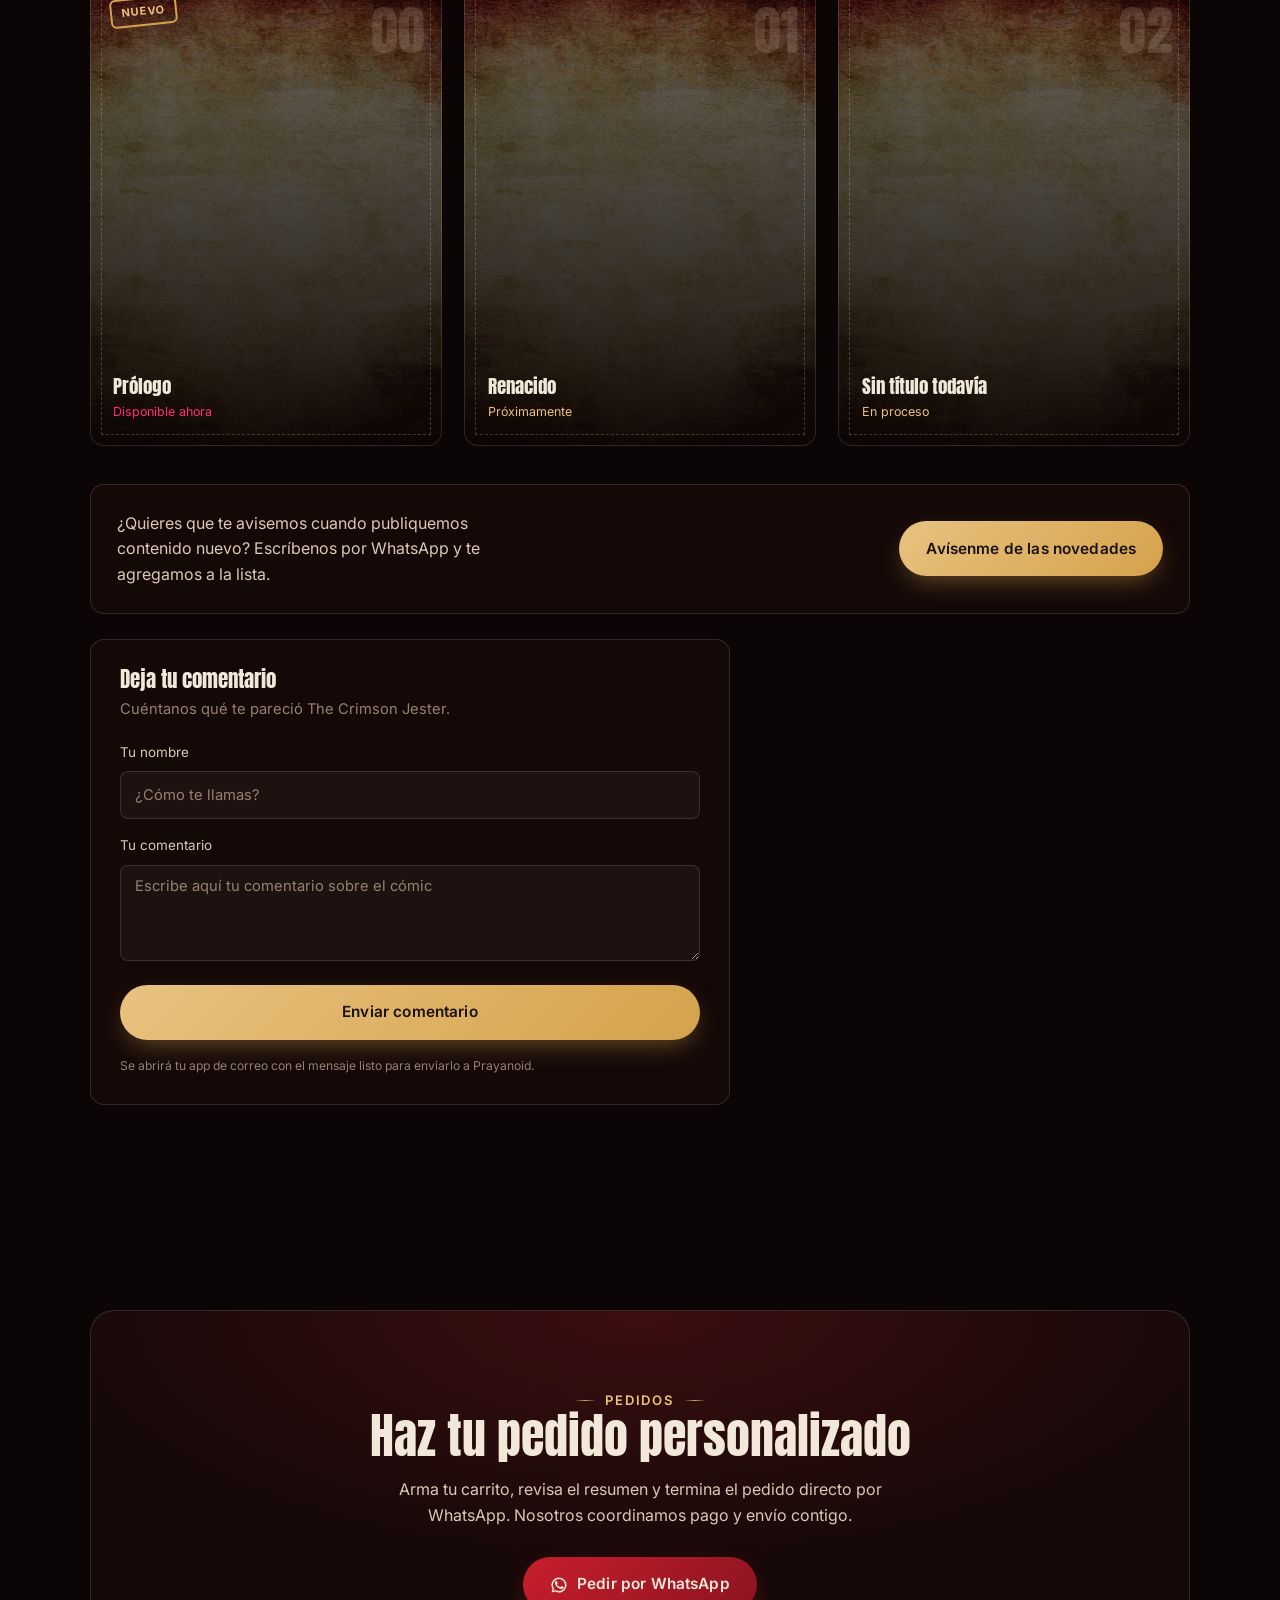
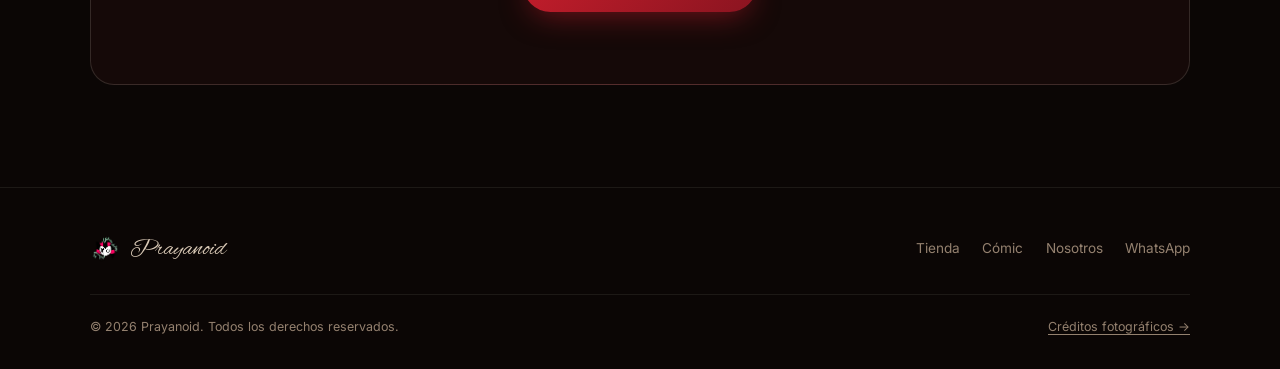
==== commit 7a61ee00: "Add image fields to comic episodes Editors can now upload a cover image (shown on the homepage card)" ====
--- a/index.html
+++ b/index.html
@@ -14,7 +14,7 @@
 <link rel="preconnect" href="https://fonts.gstatic.com" crossorigin>
 <link rel="stylesheet" href="https://fonts.googleapis.com/css2?family=Anton&family=Alex+Brush&family=Inter:wght@300;400;500;600;700&display=swap">
 
-<link rel="stylesheet" href="styles.css?v=20260804f">
+<link rel="stylesheet" href="styles.css?v=20260804g">
 </head>
 <body>
 <a class="skip-link" href="#contenido">Saltar al contenido</a>
@@ -312,7 +312,7 @@
 <script defer src="lib/gsap.min.js"></script>
 <script defer src="lib/ScrollTrigger.min.js"></script>
 <script defer src="lib/manifest.js"></script>
-<script defer src="main.js?v=20260804e"></script>
+<script defer src="main.js?v=20260804f"></script>
 
 <!-- Netlify Identity: catches invite/login links and sends users to the CMS -->
 <script src="https://identity.netlify.com/v1/netlify-identity-widget.js"></script>
--- a/styles.css
+++ b/styles.css
@@ -696,6 +696,13 @@
 .comic-reader-panel p { max-width: 46ch; color: var(--cream-2); }
 .comic-reader-actions { margin-top: 2.2rem; display: flex; flex-wrap: wrap; gap: 1rem; }
 
+.comic-pages { display: none; flex-direction: column; gap: 1.5rem; max-width: 720px; margin-top: 2.4rem; }
+.comic-pages.is-visible { display: flex; }
+.comic-pages img {
+  width: 100%; border-radius: var(--radius); border: 1px solid var(--line);
+  box-shadow: 0 24px 48px -24px rgba(0,0,0,.7);
+}
+
 /* =============================================================
    15. Reduced motion — only intrusive effects
    ============================================================= */
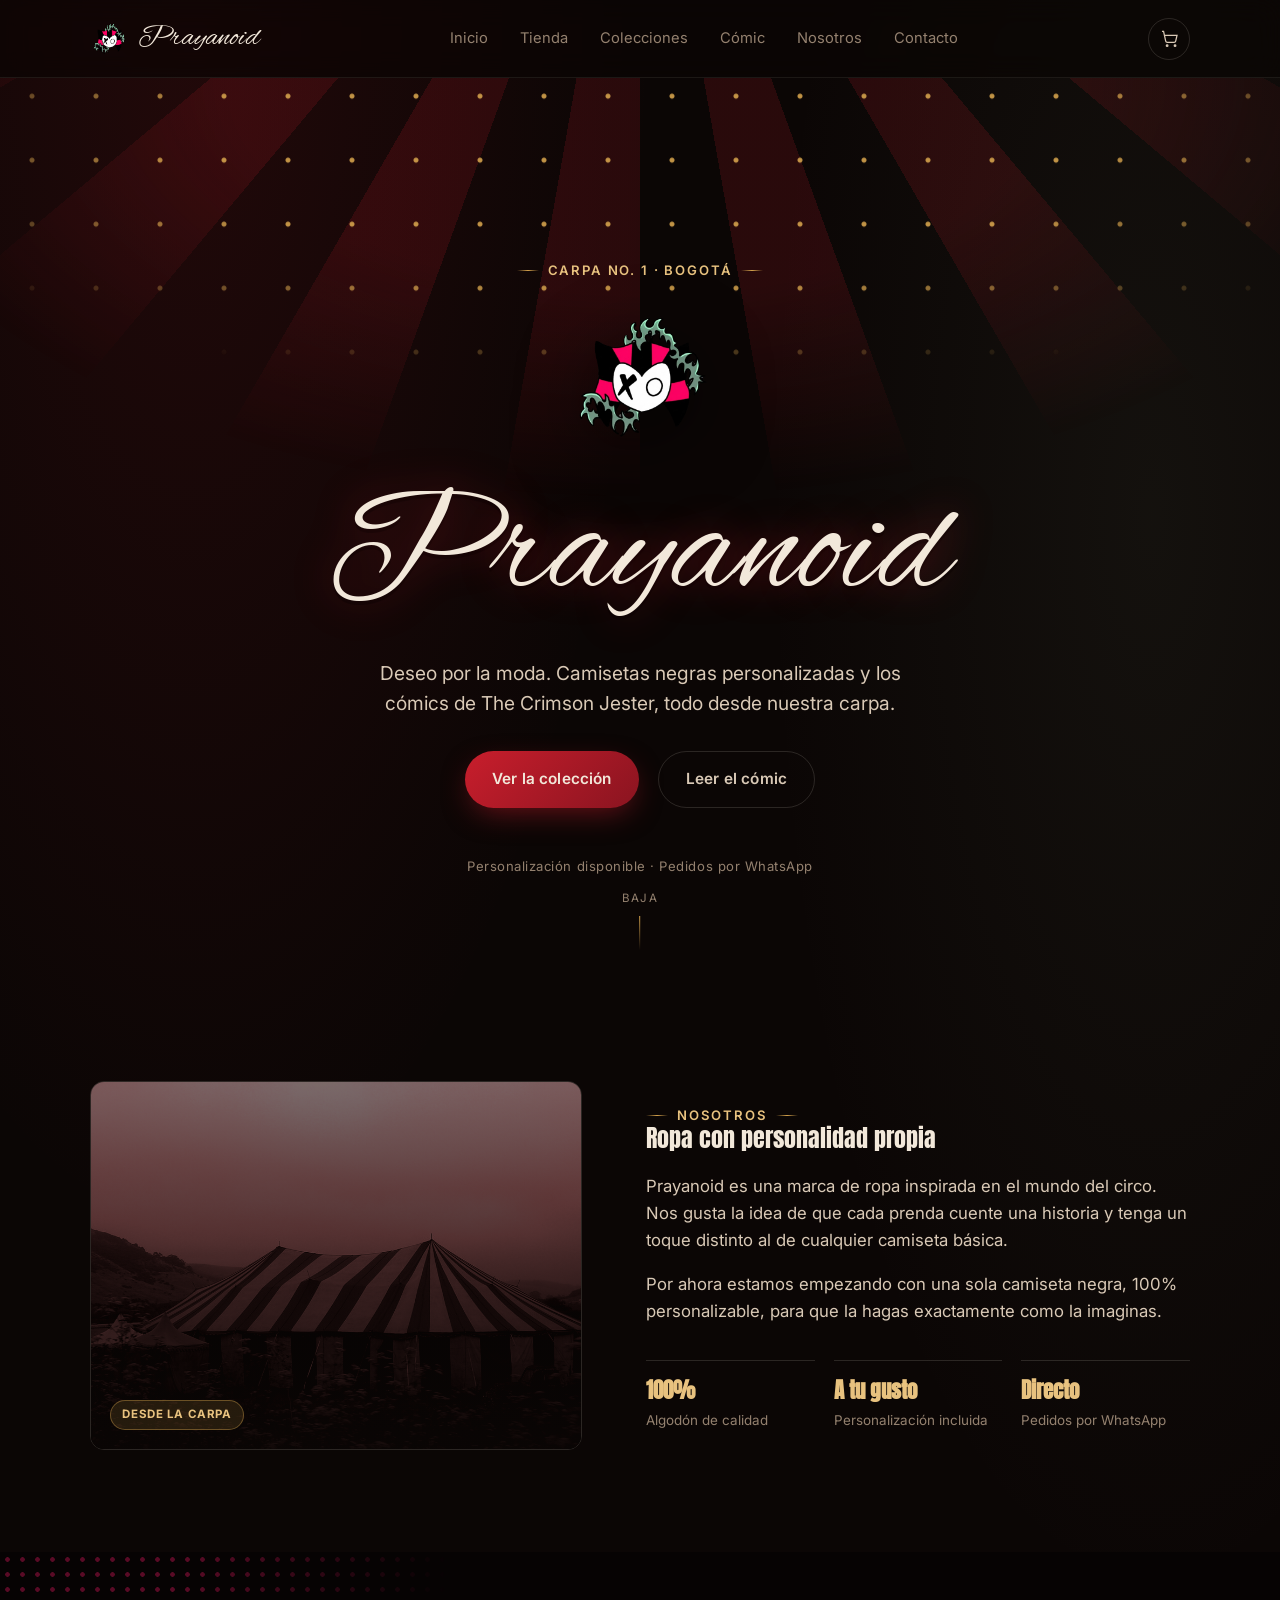
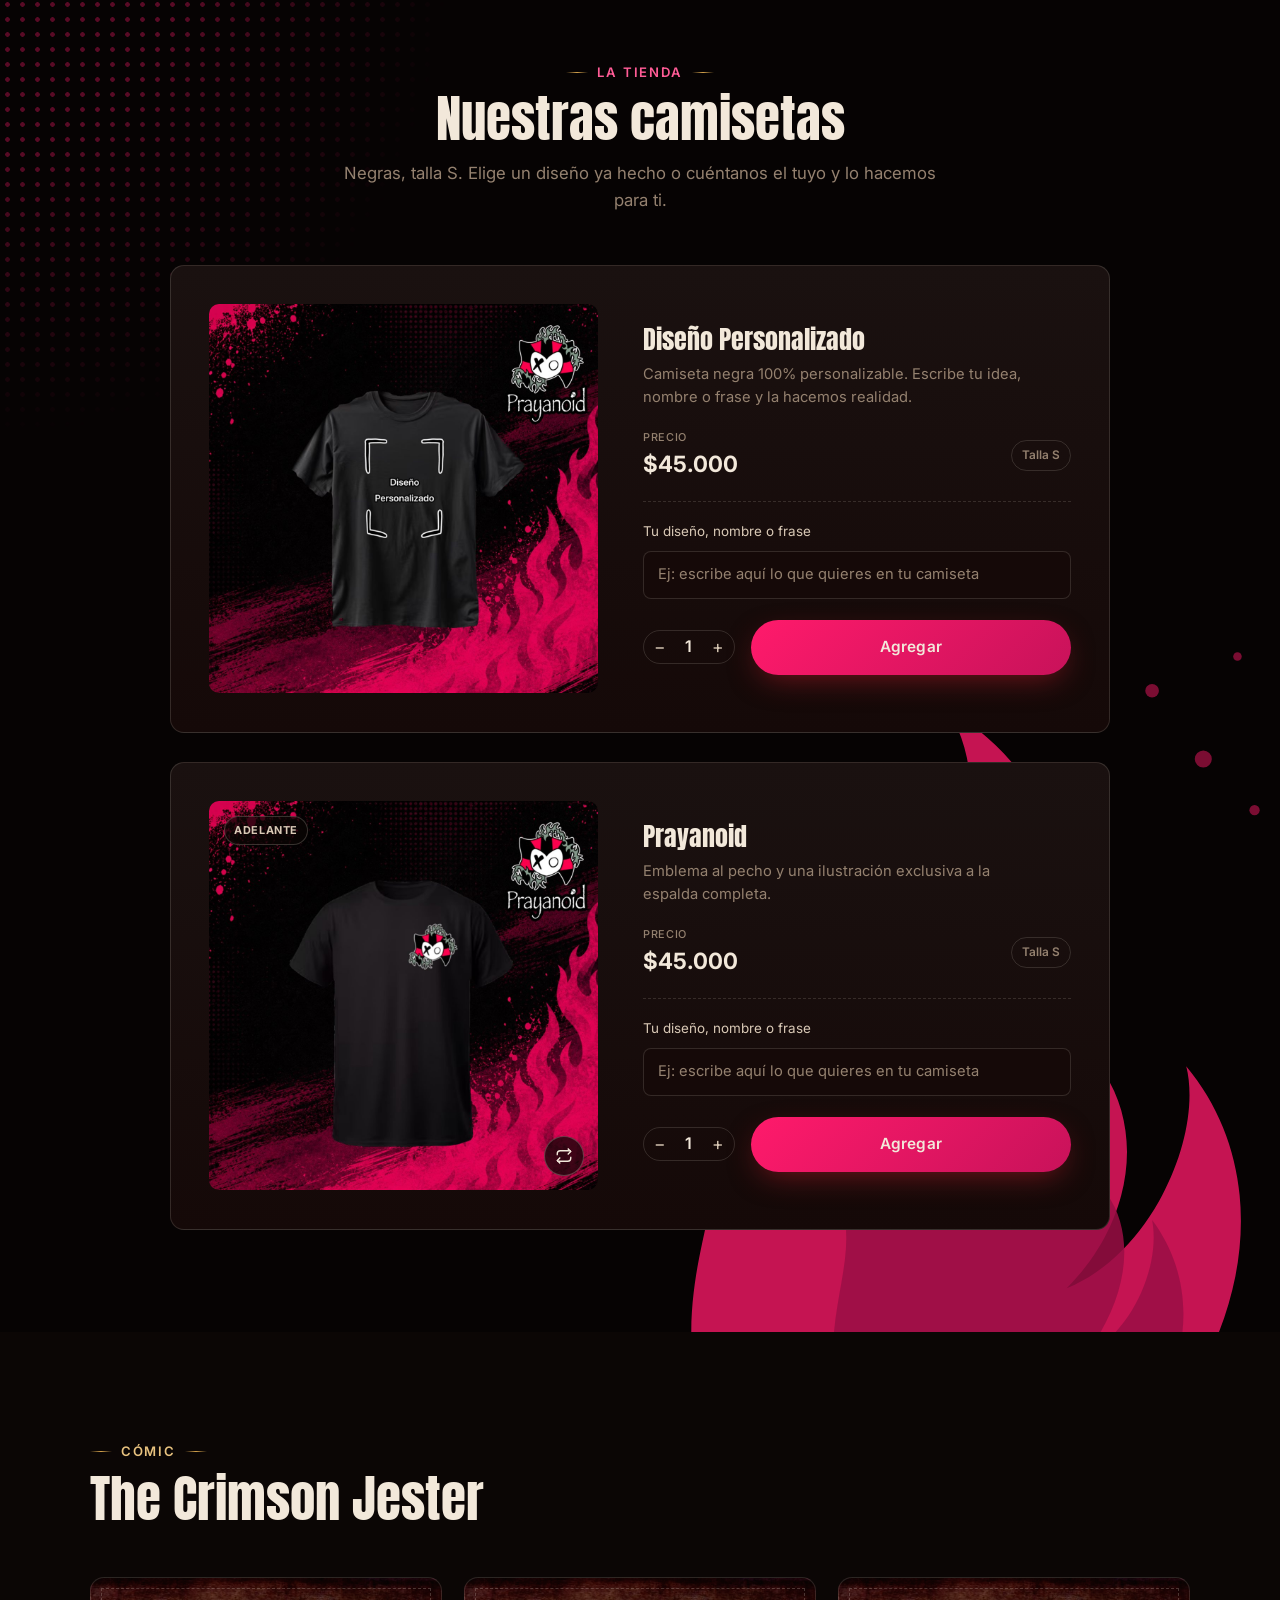
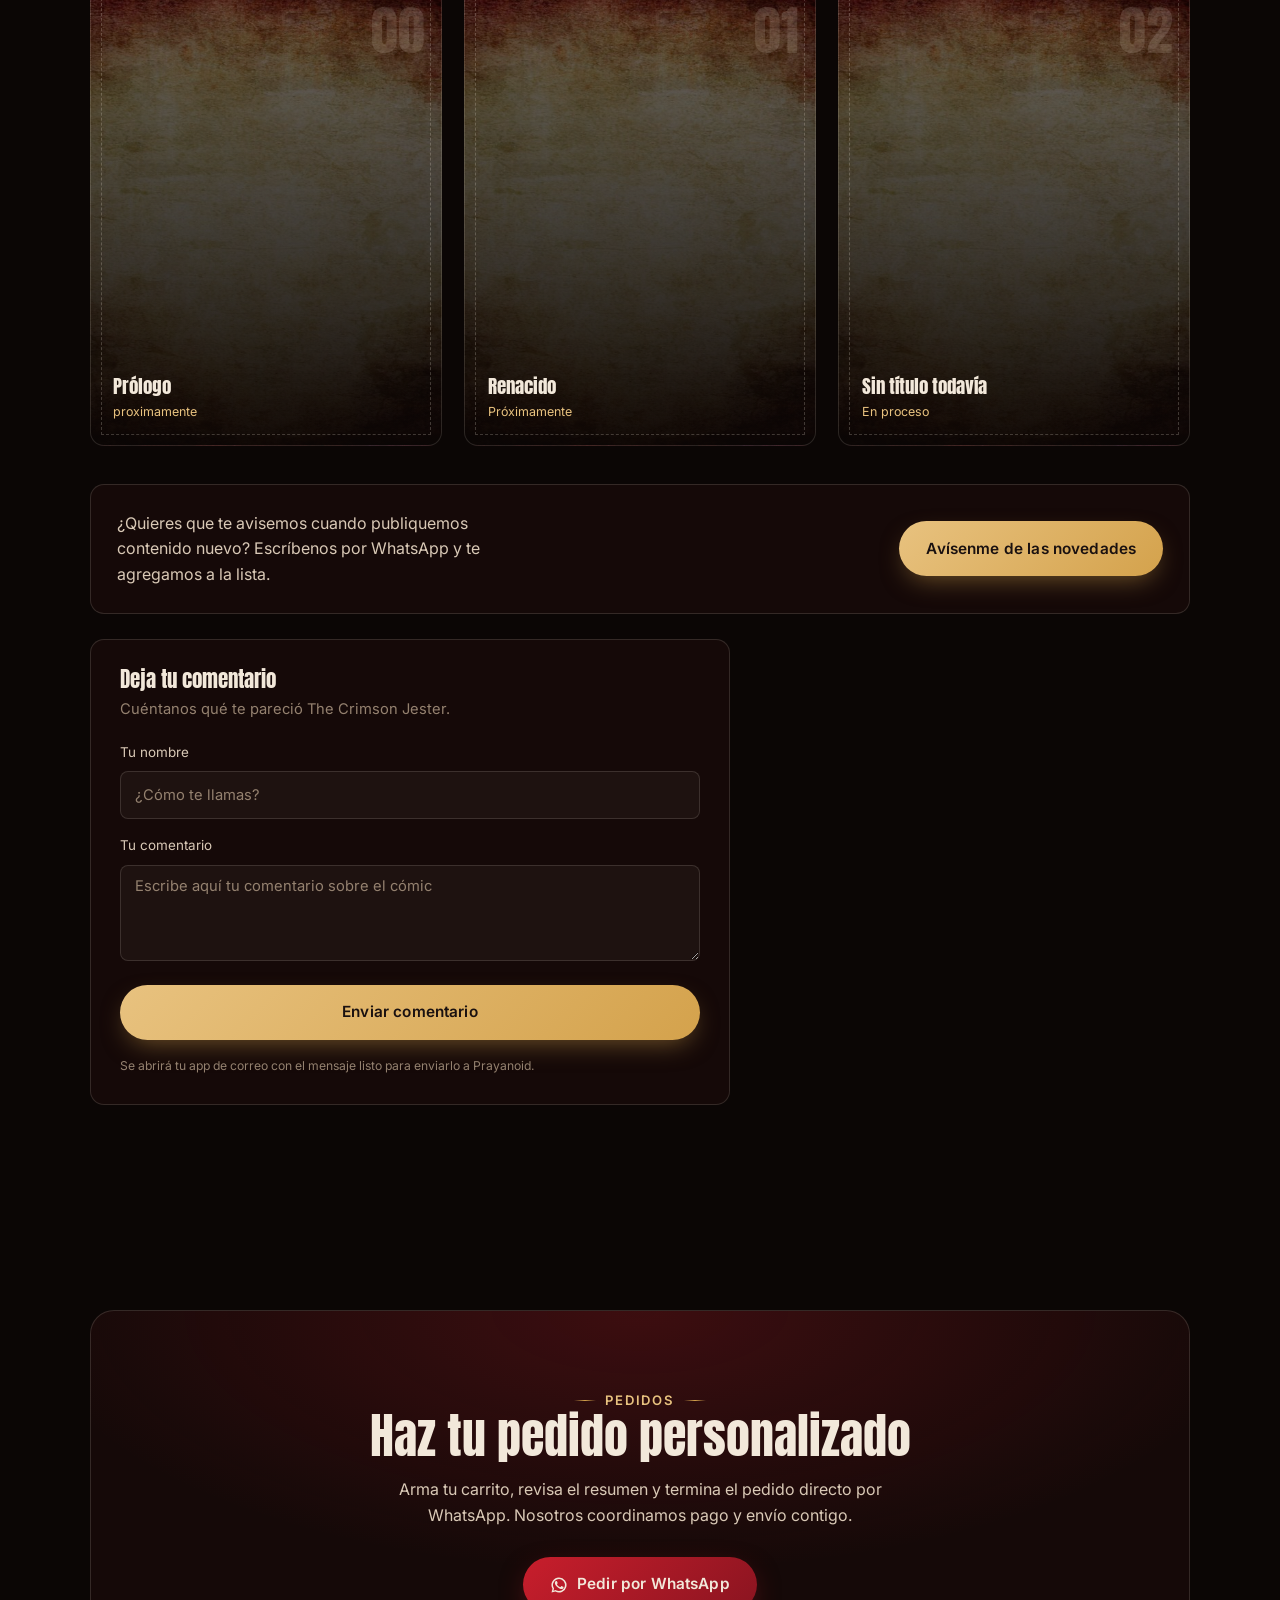
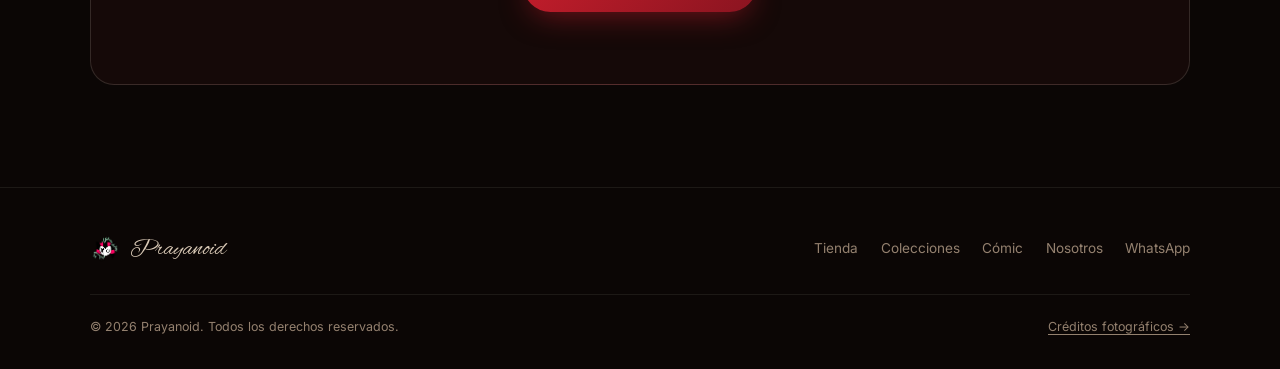
==== commit 9269101f: "Add Colecciones page and a front/back photo flip for Prayanoid tee - New colecciones.html: a CMS-edi" ====
--- a/index.html
+++ b/index.html
@@ -14,7 +14,7 @@
 <link rel="preconnect" href="https://fonts.gstatic.com" crossorigin>
 <link rel="stylesheet" href="https://fonts.googleapis.com/css2?family=Anton&family=Alex+Brush&family=Inter:wght@300;400;500;600;700&display=swap">
 
-<link rel="stylesheet" href="styles.css?v=20260804g">
+<link rel="stylesheet" href="styles.css?v=20260804i">
 </head>
 <body>
 <a class="skip-link" href="#contenido">Saltar al contenido</a>
@@ -50,6 +50,7 @@
     <nav class="main-nav" aria-label="Navegación principal">
       <a href="#top">Inicio</a>
       <a href="#tienda">Tienda</a>
+      <a href="colecciones.html">Colecciones</a>
       <a href="#comic">Cómic</a>
       <a href="#nosotros">Nosotros</a>
       <a href="#contacto">Contacto</a>
@@ -73,6 +74,7 @@
   <nav class="mobile-nav" data-mobile-nav aria-label="Navegación móvil">
     <a href="#top">Inicio</a>
     <a href="#tienda">Tienda</a>
+    <a href="colecciones.html">Colecciones</a>
     <a href="#comic">Cómic</a>
     <a href="#nosotros">Nosotros</a>
     <a href="#contacto">Contacto</a>
@@ -145,7 +147,7 @@
             <h3>Diseño Personalizado</h3>
             <p class="desc">Camiseta negra 100% personalizable. Escribe tu idea, nombre o frase y la hacemos realidad.</p>
             <div class="product-meta">
-              <div class="product-price"><small>Precio</small>$40.000</div>
+              <div class="product-price"><small>Precio</small>$45.000</div>
               <span class="size-pill">Talla S</span>
             </div>
             <div class="customize-row">
@@ -158,14 +160,20 @@
                 <span class="qty-value">1</span>
                 <button type="button" data-action="inc" aria-label="Sumar">+</button>
               </div>
-              <button type="button" class="btn btn-primary add-to-cart" data-add-to-cart data-id="p-custom" data-name="Diseño Personalizado" data-price="40000">Agregar</button>
+              <button type="button" class="btn btn-primary add-to-cart" data-add-to-cart data-id="p-custom" data-name="Diseño Personalizado" data-price="45000">Agregar</button>
             </div>
           </div>
         </article>
 
         <article class="product-card reveal">
-          <div class="product-visual photo">
-            <img class="mockup" src="assets/img/product-masked-tee.jpg" alt="Camiseta negra Prayanoid con el emblema al pecho y una ilustración de bufón enmascarado a la espalda">
+          <div class="product-visual photo has-back">
+            <span class="side-badge front-label">Adelante</span>
+            <span class="side-badge back-label">Atrás</span>
+            <img class="mockup front" src="assets/img/product-prayanoid-front.jpg" alt="Camiseta negra Prayanoid con el emblema al pecho (frente)">
+            <img class="mockup back" src="assets/img/product-prayanoid-back.jpg" alt="Camiseta negra Prayanoid con ilustración de bufón enmascarado a la espalda (espalda)">
+            <button type="button" class="flip-btn" data-flip-btn aria-label="Ver la otra cara de la camiseta">
+              <svg viewBox="0 0 24 24" fill="none" stroke="currentColor" stroke-width="1.8"><path d="M17 2l4 4-4 4"/><path d="M3 11V9a4 4 0 0 1 4-4h14"/><path d="M7 22l-4-4 4-4"/><path d="M21 13v2a4 4 0 0 1-4 4H3"/></svg>
+            </button>
           </div>
           <div class="product-info">
             <h3>Prayanoid</h3>
@@ -275,6 +283,7 @@
       </a>
       <nav class="footer-links" aria-label="Enlaces del pie de página">
         <a href="#tienda">Tienda</a>
+        <a href="colecciones.html">Colecciones</a>
         <a href="#comic">Cómic</a>
         <a href="#nosotros">Nosotros</a>
         <a href="https://wa.me/573204738410" target="_blank" rel="noopener">WhatsApp</a>
@@ -312,7 +321,7 @@
 <script defer src="lib/gsap.min.js"></script>
 <script defer src="lib/ScrollTrigger.min.js"></script>
 <script defer src="lib/manifest.js"></script>
-<script defer src="main.js?v=20260804f"></script>
+<script defer src="main.js?v=20260804h"></script>
 
 <!-- Netlify Identity: catches invite/login links and sends users to the CMS -->
 <script src="https://identity.netlify.com/v1/netlify-identity-widget.js"></script>
--- a/styles.css
+++ b/styles.css
@@ -522,6 +522,33 @@
 }
 .product-info { display: flex; flex-direction: column; }
 
+.product-visual.has-back .mockup { transition: opacity .35s var(--ease-out); }
+.product-visual.has-back .mockup.back { position: absolute; inset: 0; opacity: 0; }
+.product-visual.has-back.is-flipped .mockup.front { opacity: 0; }
+.product-visual.has-back.is-flipped .mockup.back { opacity: 1; }
+
+.flip-btn {
+  position: absolute; bottom: .9rem; right: .9rem; z-index: 2;
+  width: 40px; height: 40px; border-radius: 50%;
+  background: rgba(11,6,5,.75); border: 1px solid rgba(242,232,218,.25);
+  display: flex; align-items: center; justify-content: center;
+  color: var(--cream);
+  transition: transform .3s var(--ease-out), border-color .3s var(--ease-out);
+}
+.flip-btn:hover, .flip-btn:focus-visible { transform: scale(1.08); border-color: var(--pink); }
+.flip-btn svg { width: 18px; height: 18px; }
+
+.side-badge {
+  position: absolute; top: .9rem; left: .9rem; z-index: 2;
+  font-size: .68rem; font-weight: 700; letter-spacing: .05em; text-transform: uppercase;
+  padding: .3rem .6rem; border-radius: 999px;
+  background: rgba(11,6,5,.75); color: var(--cream-2); border: 1px solid rgba(242,232,218,.2);
+  transition: opacity .35s var(--ease-out);
+}
+.product-visual.has-back .side-badge.back-label { opacity: 0; }
+.product-visual.has-back.is-flipped .side-badge.front-label { opacity: 0; }
+.product-visual.has-back.is-flipped .side-badge.back-label { opacity: 1; }
+
 /* =============================================================
    10. Comic strip
    ============================================================= */
@@ -676,7 +703,7 @@
    15b. Comic reader pages
    ============================================================= */
 .comic-reader main { padding: clamp(3rem, 7vw, 5rem) 0 4rem; }
-.comic-reader .back {
+.back {
   display: inline-flex; align-items: center; gap: .4rem;
   color: var(--gold-soft); margin-bottom: 2rem; font-size: .92rem;
 }
@@ -704,6 +731,49 @@
 }
 
 /* =============================================================
+   15c. Collections page (same accent treatment as the shop)
+   ============================================================= */
+.collections-page {
+  --accent: #ff1a6b;
+  --accent-2: #c8125a;
+  --gold-soft: #ff5c96;
+}
+
+.collections-grid {
+  display: grid; gap: 1.6rem;
+  grid-template-columns: repeat(1, 1fr);
+}
+@media (min-width: 720px) { .collections-grid { grid-template-columns: repeat(2, 1fr); } }
+@media (min-width: 1280px) { .collections-grid { grid-template-columns: repeat(3, 1fr); } }
+
+.collections-empty {
+  grid-column: 1 / -1;
+  text-align: center; color: var(--cream-3);
+  padding: 3rem 1.5rem; border: 1px dashed var(--line); border-radius: var(--radius);
+}
+
+.collection-card {
+  background: linear-gradient(180deg, var(--card), var(--bg-2));
+  border: 1px solid var(--line); border-radius: var(--radius);
+  overflow: hidden;
+  transition: transform .4s var(--ease-out), border-color .4s var(--ease-out), box-shadow .4s var(--ease-out);
+}
+.collection-card:hover {
+  transform: translateY(-6px);
+  border-color: rgba(255,26,107,.5);
+  box-shadow: 0 24px 48px -20px rgba(0,0,0,.6);
+}
+.collection-media {
+  display: grid; grid-template-columns: repeat(2, 1fr); gap: 2px;
+  background: var(--bg-3);
+}
+.collection-media img { width: 100%; aspect-ratio: 1; object-fit: cover; }
+.collection-media img:only-child { grid-column: 1 / -1; aspect-ratio: 4 / 3; }
+.collection-info { padding: 1.4rem 1.6rem 1.6rem; }
+.collection-info h3 { font-size: 1.3rem; }
+.collection-info p { color: var(--cream-3); margin-top: .5rem; font-size: .92rem; }
+
+/* =============================================================
    15. Reduced motion — only intrusive effects
    ============================================================= */
 @media (prefers-reduced-motion: reduce) {
